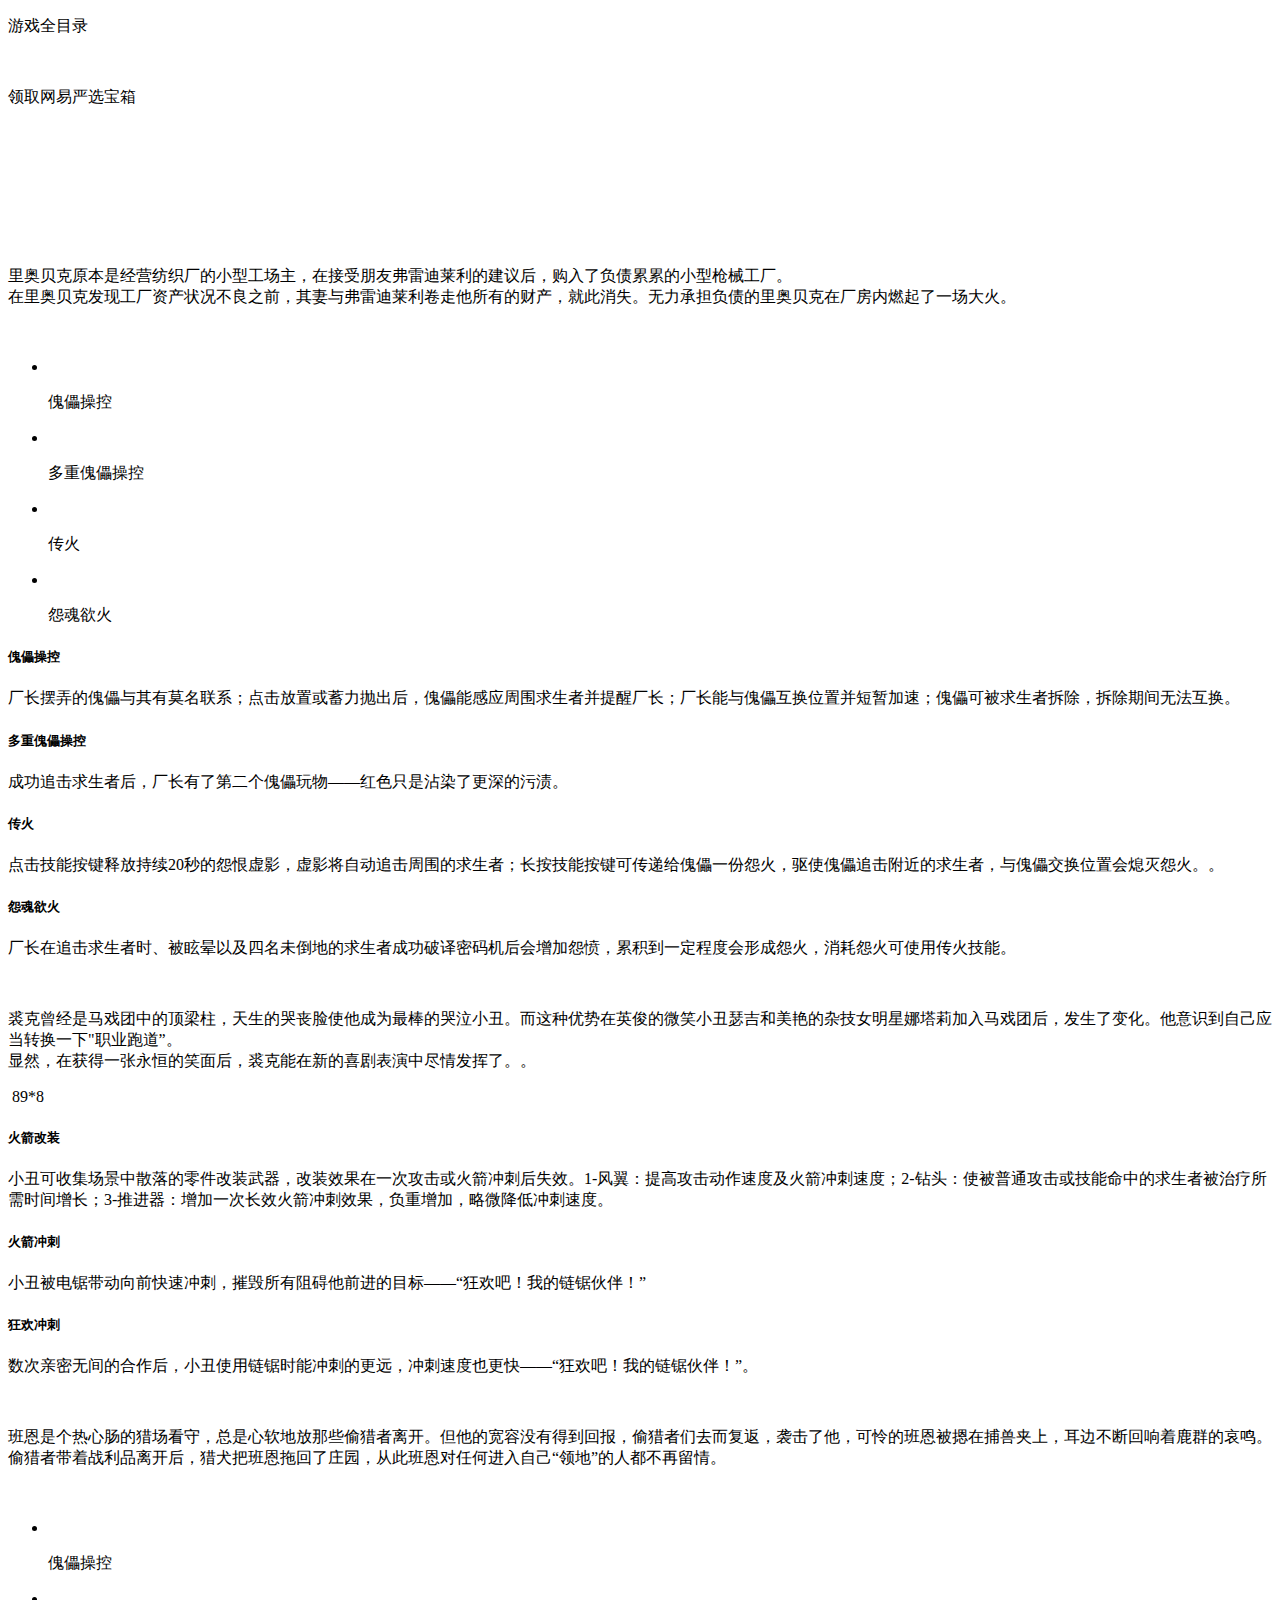
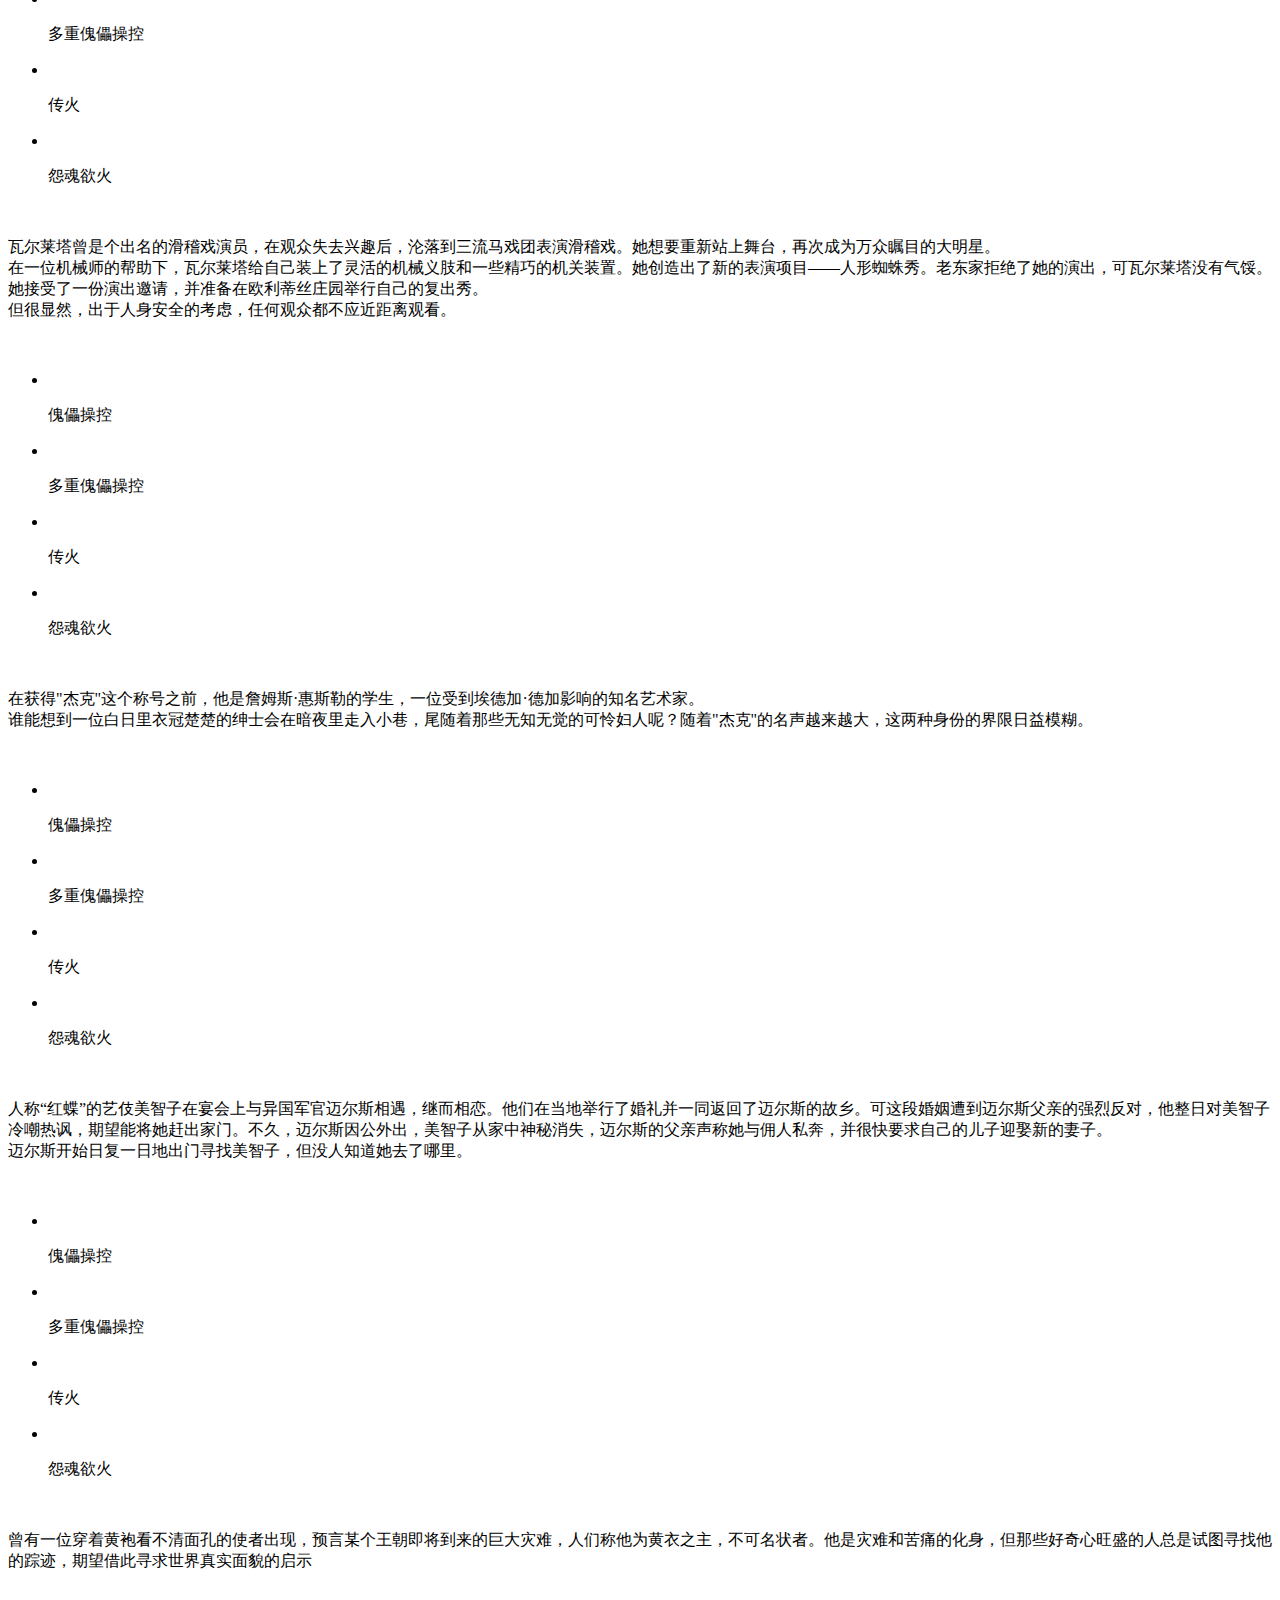
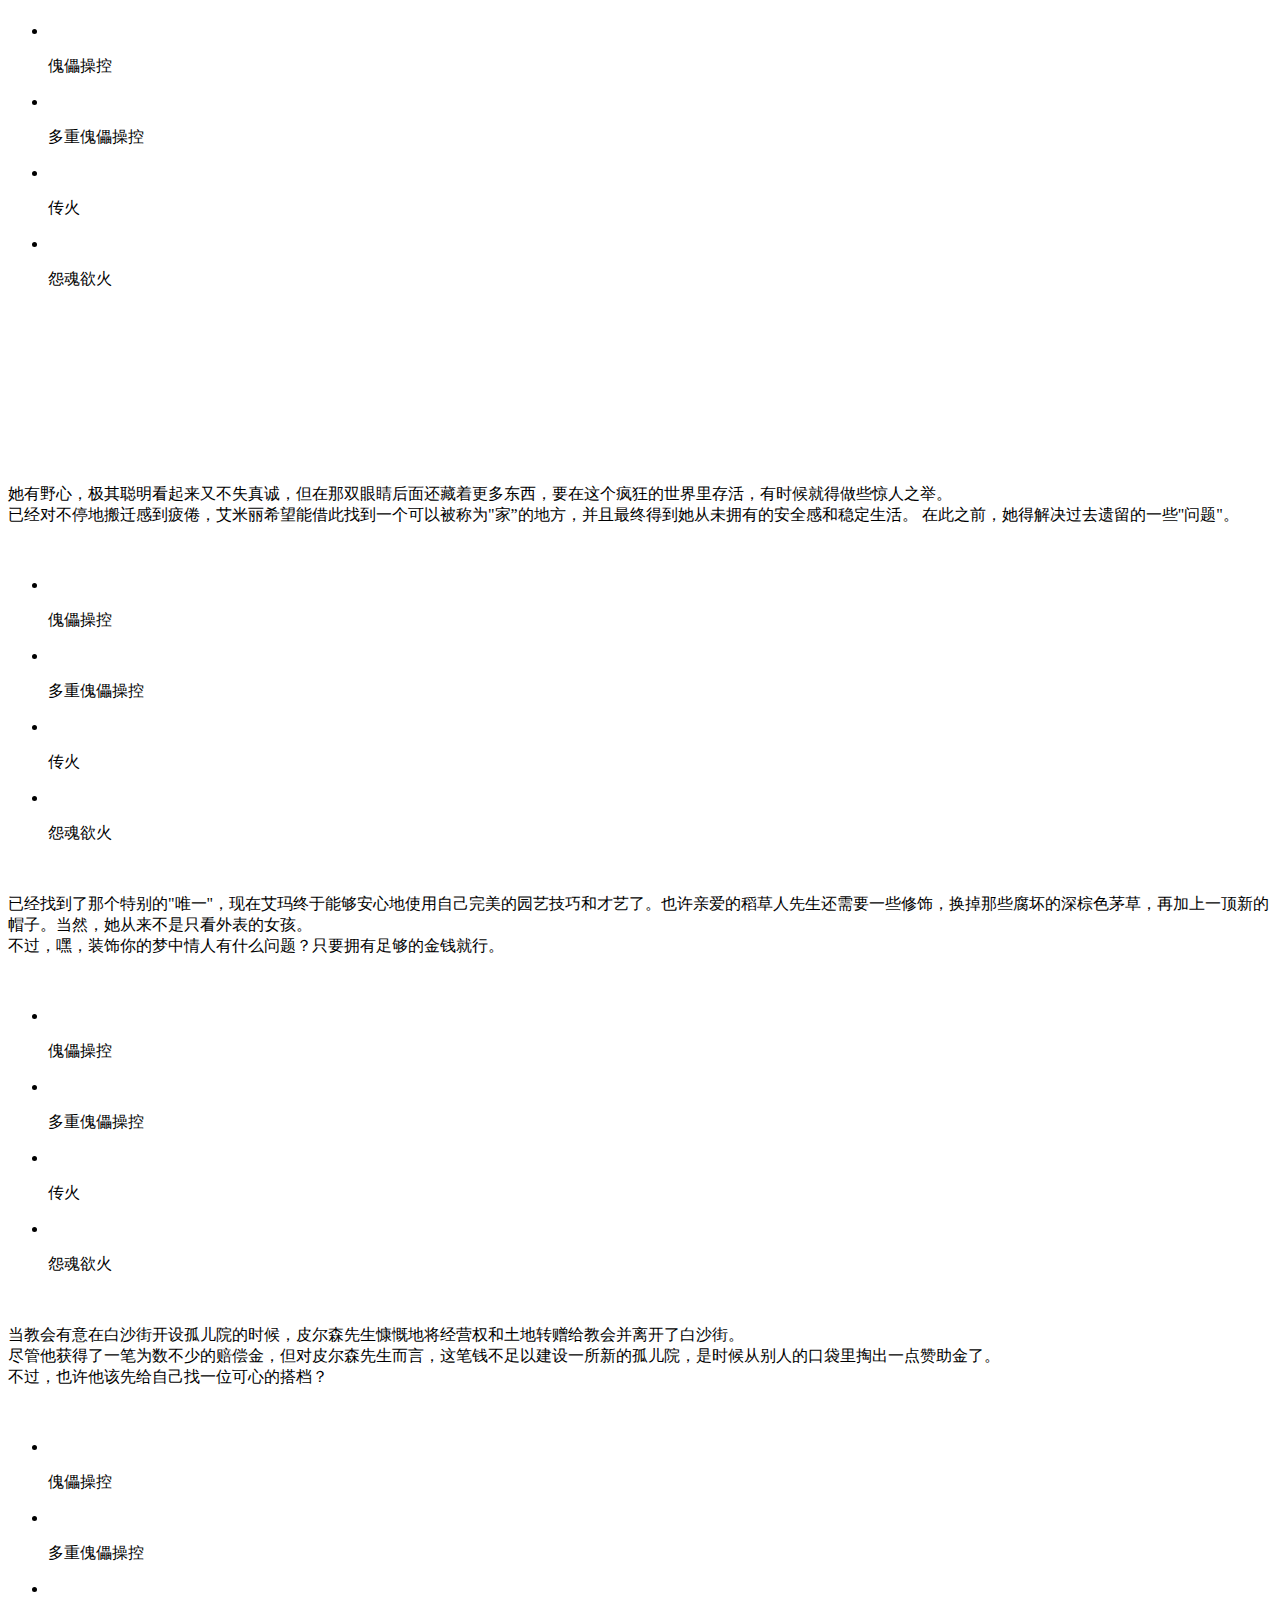
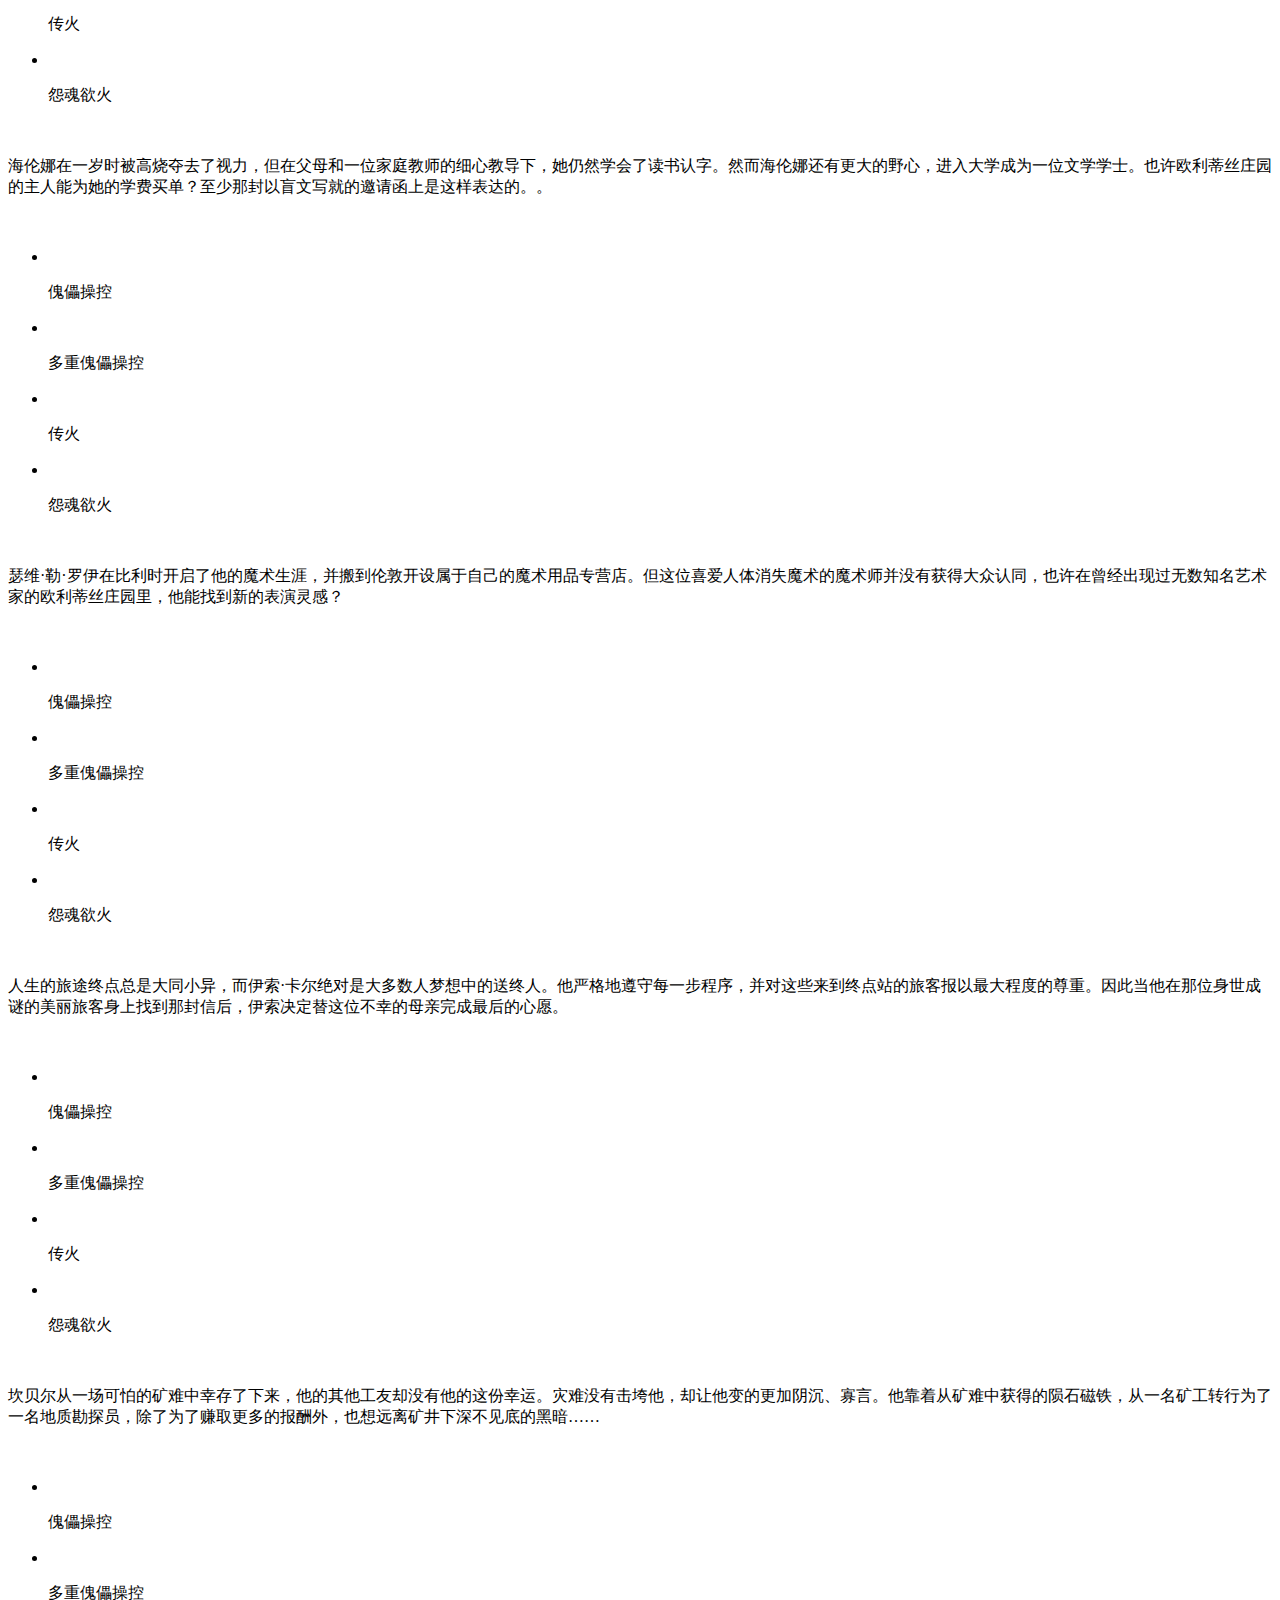
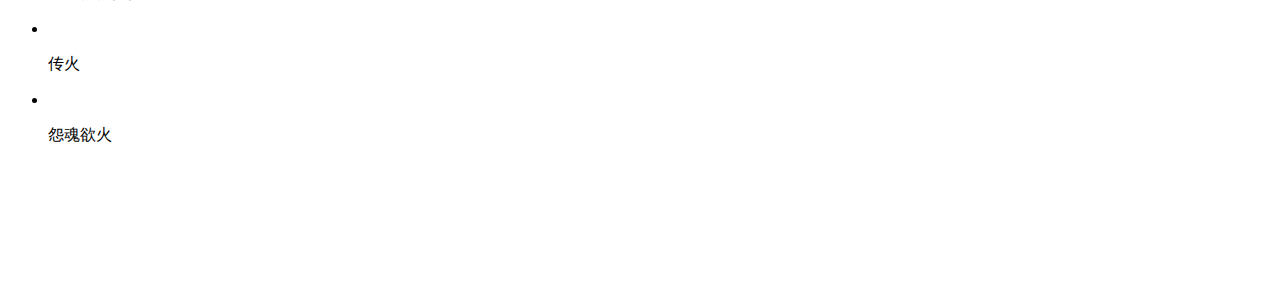
==== renwu.html @ 32b81333 "add" ====
<!DOCTYPE html>
<html lang="en">
<head>
    <meta charset="UTF-8">
    <meta name="viewport" content="width=device-width, initial-scale=1.0">
    <meta http-equiv="X-UA-Compatible" content="ie=edge">
    <title>Document</title>
</head>
<link rel="stylesheet" href="./css/base.css">
<link rel="stylesheet" href="./css/renwu.css">
<body>
    <header>
        <!-- ——————————————————————————————————————————————————头部 -->
    
        <div class="youxi"><p>游戏全目录</p></div>
        <div class="logo"><img src="./img/timg.jpeg" alt=""></div>
        <div class="fuli"><p>领取网易严选宝箱</p></div>
   
    </header>
    <!-- mbody主体 -->
    <div class="mbody">
     <!-- 背景    -->
     <div class="bg"> </div>
    <!-- title -->
    <div class="title">
        <div class="mlogo"><img src="./img/ac85cefc6d0546ff9b53b81ea5ba0b4d.gif" alt=""></div>
        <div class="fanhui"><a href="./index.html"><img src="./img/go_index_10b278e.png" alt=""></a></div>
    </div>
    <!-- 小背景 -->
    <div class="xiaobeijing">
        <img src="./img/content_9765ae3.png" alt="">
    </div>
    <div class="xuanka">
        <div class="boss1 angui">
            <img class="" src="./img/dingzi_9663f99.png" alt="">
        </div>
        <div class="boss2 liangren ">
            <img class="xianxian" src="./img/dingzi_9663f99.png" alt="">
        </div>
    </div>
    <div class="b1 ">
        <div class="boxleft">
           <div class="img1 liang1"> </div>
           <div class="img2 hui2"> </div>
           <div class="img3 hui3"> </div>
           <div class="img4 hui4"> </div>
           <div class="img5 hui5"> </div>
           <div class="img6 hui6"> </div>
           <div class="img7 hui7"> </div>
        </div>
        <div class="main">
                <img class="namebg" src="./img/name_bg_960e47f.png" alt="">
            <div class="a1 xianxian">
                <div class="mName"><img src="./img/gn1.png" alt=""></div>
                <div class="jieshao">
                    <p>
                        里奥贝克原本是经营纺织厂的小型工场主，在接受朋友弗雷迪莱利的建议后，购入了负债累累的小型枪械工厂。<br>
                       在里奥贝克发现工厂资产状况不良之前，其妻与弗雷迪莱利卷走他所有的财产，就此消失。无力承担负债的里奥贝克在厂房内燃起了一场大火。    
                         </p>
                </div>
                <div class="jineng">
                    <img src="./img/nljs_c04c64c.png" alt="">
                </div>
                <div class="jinengimg">
                    <ul>
                        <li><img src="./img/1j1.png" alt=""><p>傀儡操控</p></li>
                        
                        <li><img src="./img/1j2.png" alt=""><p>多重傀儡操控</p></li>
                        
                        <li><img src="./img/1j3.png" alt=""> <p>传火</p></li>
                       
                        <li><img src="./img/1j4.png" alt=""><p>怨魂欲火 </p></li>
                        
                    </ul>
                </div>
                <div class="miaoshu">
                    <div class="m1">
                        <h5>傀儡操控</h5>
                        <p>
                            厂长摆弄的傀儡与其有莫名联系；点击放置或蓄力抛出后，傀儡能感应周围求生者并提醒厂长；厂长能与傀儡互换位置并短暂加速；傀儡可被求生者拆除，拆除期间无法互换。</p>
                        </div> 
                    <div class="m1 m2">
                         <h5>多重傀儡操控</h5>
                        <p>成功追击求生者后，厂长有了第二个傀儡玩物——红色只是沾染了更深的污渍。
                        </p>
                     </div>
                        <div class="m1 m3"><h5>
                            传火</h5>
                        <p>点击技能按键释放持续20秒的怨恨虚影，虚影将自动追击周围的求生者；长按技能按键可传递给傀儡一份怨火，驱使傀儡追击附近的求生者，与傀儡交换位置会熄灭怨火。。
                         </p></div>
                    <div class="m1 m4"><h5>怨魂欲火</h5>
                         <p>
                            厂长在追击求生者时、被眩晕以及四名未倒地的求生者成功破译密码机后会增加怨愤，累积到一定程度会形成怨火，消耗怨火可使用传火技能。
                        </p>
                    </div>    
                </div>
            </div>
            <div class="a2">
                <div class="mName"><img src="./img/gn2.png" alt=""></div>
                <div class="jieshao">
                    <p>
                            裘克曾经是马戏团中的顶梁柱，天生的哭丧脸使他成为最棒的哭泣小丑。而这种优势在英俊的微笑小丑瑟吉和美艳的杂技女明星娜塔莉加入马戏团后，发生了变化。他意识到自己应当转换一下"职业跑道”。<br>
                            显然，在获得一张永恒的笑面后，裘克能在新的喜剧表演中尽情发挥了。。    
                         </p>
                </div>
                <div class="jineng">
                    <img src="./img/nljs_c04c64c.png" alt="">
            89*8
                <div class="miaoshu">
                    <div class="m1">
                        <h5>火箭改装</h5>
                        <p>小丑可收集场景中散落的零件改装武器，改装效果在一次攻击或火箭冲刺后失效。1-风翼：提高攻击动作速度及火箭冲刺速度；2-钻头：使被普通攻击或技能命中的求生者被治疗所需时间增长；3-推进器：增加一次长效火箭冲刺效果，负重增加，略微降低冲刺速度。</p>
                    </div> 
                     <div class="m1 m2">
                         <h5>火箭冲刺</h5>
                        <p>
                            小丑被电锯带动向前快速冲刺，摧毁所有阻碍他前进的目标——“狂欢吧！我的链锯伙伴！”</p>
                    </div>
                    <div class="m1 m3">
                        <h5>狂欢冲刺</h5>
                        <p>
                            数次亲密无间的合作后，小丑使用链锯时能冲刺的更远，冲刺速度也更快——“狂欢吧！我的链锯伙伴！”。</p>
                    </div>
                </div>
            </div>
            <div class="a3">
                <div class="mName"><img src="./img/gn3.png" alt=""></div>
                <div class="jieshao">
                    <p>
                            班恩是个热心肠的猎场看守，总是心软地放那些偷猎者离开。但他的宽容没有得到回报，偷猎者们去而复返，袭击了他，可怜的班恩被摁在捕兽夹上，耳边不断回响着鹿群的哀鸣。
                            <br>偷猎者带着战利品离开后，猎犬把班恩拖回了庄园，从此班恩对任何进入自己“领地”的人都不再留情。    
                         </p>
                </div>
                <div class="jineng">
                    <img src="./img/nljs_c04c64c.png" alt="">
                </div>
                <div class="jinengimg">
                    <ul>
                        <li><img src="./img/1j1.png" alt=""><p>傀儡操控</p></li>
                        
                        <li><img src="./img/1j2.png" alt=""><p>多重傀儡操控</p></li>
                        
                        <li><img src="./img/1j3.png" alt=""> <p>传火</p></li>
                       
                        <li><img src="./img/1j4.png" alt=""><p>怨魂欲火 </p></li>
                        
                    </ul>
                </div>
            </div>
             <div class="a4">
                <div class="mName"><img src="./img/gn4.png" alt=""></div>
                <div class="jieshao">
                    <p>
                            瓦尔莱塔曾是个出名的滑稽戏演员，在观众失去兴趣后，沦落到三流马戏团表演滑稽戏。她想要重新站上舞台，再次成为万众瞩目的大明星。<br>
                            在一位机械师的帮助下，瓦尔莱塔给自己装上了灵活的机械义肢和一些精巧的机关装置。她创造出了新的表演项目——人形蜘蛛秀。老东家拒绝了她的演出，可瓦尔莱塔没有气馁。她接受了一份演出邀请，并准备在欧利蒂丝庄园举行自己的复出秀。<br>
                            但很显然，出于人身安全的考虑，任何观众都不应近距离观看。    
                         </p>
                </div>
                <div class="jineng">
                    <img src="./img/nljs_c04c64c.png" alt="">
                </div>
                <div class="jinengimg">
                    <ul>
                        <li><img src="./img/1j1.png" alt=""><p>傀儡操控</p></li>
                        
                        <li><img src="./img/1j2.png" alt=""><p>多重傀儡操控</p></li>
                        
                        <li><img src="./img/1j3.png" alt=""> <p>传火</p></li>
                       
                        <li><img src="./img/1j4.png" alt=""><p>怨魂欲火 </p></li>
                        
                    </ul>
                </div>
            </div>
             <div class="a5">
                <div class="mName"><img src="./img/gn5.png" alt=""></div>
                <div class="jieshao">
                    <p>
                            在获得"杰克"这个称号之前，他是詹姆斯·惠斯勒的学生，一位受到埃德加·德加影响的知名艺术家。<br>
谁能想到一位白日里衣冠楚楚的绅士会在暗夜里走入小巷，尾随着那些无知无觉的可怜妇人呢？随着"杰克"的名声越来越大，这两种身份的界限日益模糊。   
                         </p>
                </div>
                <div class="jineng">
                    <img src="./img/nljs_c04c64c.png" alt="">
                </div>
                <div class="jinengimg">
                    <ul>
                        <li><img src="./img/1j1.png" alt=""><p>傀儡操控</p></li>
                        
                        <li><img src="./img/1j2.png" alt=""><p>多重傀儡操控</p></li>
                        
                        <li><img src="./img/1j3.png" alt=""> <p>传火</p></li>
                       
                        <li><img src="./img/1j4.png" alt=""><p>怨魂欲火 </p></li>
                        
                    </ul>
                </div>
            </div>
             <div class="a6">
                <div class="mName"><img src="./img/gn6.png" alt=""></div>
                <div class="jieshao">
                    <p>
                            人称“红蝶”的艺伎美智子在宴会上与异国军官迈尔斯相遇，继而相恋。他们在当地举行了婚礼并一同返回了迈尔斯的故乡。可这段婚姻遭到迈尔斯父亲的强烈反对，他整日对美智子冷嘲热讽，期望能将她赶出家门。不久，迈尔斯因公外出，美智子从家中神秘消失，迈尔斯的父亲声称她与佣人私奔，并很快要求自己的儿子迎娶新的妻子。<br>
                            迈尔斯开始日复一日地出门寻找美智子，但没人知道她去了哪里。
                           
                            
                               
                         </p>
                </div>
                <div class="jineng">
                    <img src="./img/nljs_c04c64c.png" alt="">
                </div>
                <div class="jinengimg">
                    <ul>
                        <li><img src="./img/1j1.png" alt=""><p>傀儡操控</p></li>
                        
                        <li><img src="./img/1j2.png" alt=""><p>多重傀儡操控</p></li>
                        
                        <li><img src="./img/1j3.png" alt=""> <p>传火</p></li>
                       
                        <li><img src="./img/1j4.png" alt=""><p>怨魂欲火 </p></li>
                        
                    </ul>
                </div>
            </div>
             <div class="a7">
                <div class="mName"><img src="./img/gn7.png" alt=""></div>
                <div class="jieshao">
                    <p>
                            曾有一位穿着黄袍看不清面孔的使者出现，预言某个王朝即将到来的巨大灾难，人们称他为黄衣之主，不可名状者。他是灾难和苦痛的化身，但那些好奇心旺盛的人总是试图寻找他的踪迹，期望借此寻求世界真实面貌的启示    
                         </p>
                </div>
                <div class="jineng">
                    <img src="./img/nljs_c04c64c.png" alt="">
                </div>
                <div class="jinengimg">
                    <ul>
                        <li><img src="./img/1j1.png" alt=""><p>傀儡操控</p></li>
                        
                        <li><img src="./img/1j2.png" alt=""><p>多重傀儡操控</p></li>
                        
                        <li><img src="./img/1j3.png" alt=""> <p>传火</p></li>
                       
                        <li><img src="./img/1j4.png" alt=""><p>怨魂欲火 </p></li>
                        
                    </ul>
                </div>
            </div>
        </div>
        <div class="boxright">
                <div class="zhanshi1 xianxian">
                        <img src="./img/gl1.png" alt="">
                    </div>
                    <div class="zhanshi2">
                        <img src="./img/g1.png" alt="">
                    </div>
                    <div class="zhanshi3">
                            <img src="./img/g3.png" alt="">
                        </div>
                    <div class="zhanshi4">
                        <img src="./img/g4.png" alt="">
                    </div>
                    <div class="zhanshi5">
                        <img src="./img/g5.png" alt="">
                    </div>
                    <div class="zhanshi6">
                        <img src="./img/g6.png" alt="">
                    </div>
                    <div class="zhanshi7">
                        <img src="./img/g7.png" alt="">
                    </div>
        </div>
        
    </div>
    
    </div>
    <div class="b2 xianxian">
        <div class="boxleft ">
           <div class="img1 liang1"> </div>
           <div class="img2 hui2"> </div>
           <div class="img3 hui3"> </div>
           <div class="img4 hui4"> </div>
           <div class="img5 hui5"> </div>
           <div class="img6 hui6"> </div>
           <div class="img7 hui7"> </div>
        </div>
        <div class="main">
                <img class="namebg" src="./img/name_bg_960e47f.png" alt="">
            <div class="a1 xianxian">
                <div class="mName"><img src="./img/rn1.png" alt=""></div>
                <div class="jieshao">
                    <p>
                        她有野心，极其聪明看起来又不失真诚，但在那双眼睛后面还藏着更多东西，要在这个疯狂的世界里存活，有时候就得做些惊人之举。<br>
已经对不停地搬迁感到疲倦，艾米丽希望能借此找到一个可以被称为"家”的地方，并且最终得到她从未拥有的安全感和稳定生活。
在此之前，她得解决过去遗留的一些"问题"。  
                         </p>
                </div>
                <div class="jineng">
                    <img src="./img/nljs_c04c64c.png" alt="">
                </div>
                <div class="jinengimg">
                    <ul>
                        <li><img src="./img/1j1.png" alt=""><p>傀儡操控</p></li>
                        
                        <li><img src="./img/1j2.png" alt=""><p>多重傀儡操控</p></li>
                        
                        <li><img src="./img/1j3.png" alt=""> <p>传火</p></li>
                       
                        <li><img src="./img/1j4.png" alt=""><p>怨魂欲火 </p></li>
                        
                    </ul>
                </div>
            </div>
            <div class="a2">
                <div class="mName"><img src="./img/rn2.png" alt=""></div>
                <div class="jieshao">
                    <p>
                           

已经找到了那个特别的"唯一"，现在艾玛终于能够安心地使用自己完美的园艺技巧和才艺了。也许亲爱的稻草人先生还需要一些修饰，换掉那些腐坏的深棕色茅草，再加上一顶新的帽子。当然，她从来不是只看外表的女孩。<br> 
不过，嘿，装饰你的梦中情人有什么问题？只要拥有足够的金钱就行。   
                         </p>
                </div>
                <div class="jineng">
                    <img src="./img/nljs_c04c64c.png" alt="">
                </div>
                <div class="jinengimg">
                    <ul>
                        <li><img src="./img/1j1.png" alt=""><p>傀儡操控</p></li>
                        
                        <li><img src="./img/1j2.png" alt=""><p>多重傀儡操控</p></li>
                        
                        <li><img src="./img/1j3.png" alt=""> <p>传火</p></li>
                       
                        <li><img src="./img/1j4.png" alt=""><p>怨魂欲火 </p></li>
                        
                    </ul>
                </div>
            </div>
            <div class="a3">
                <div class="mName"><img src="./img/rn3.png" alt=""></div>
                <div class="jieshao">
                    <p>
                        当教会有意在白沙街开设孤儿院的时候，皮尔森先生慷慨地将经营权和土地转赠给教会并离开了白沙街。<br>
尽管他获得了一笔为数不少的赔偿金，但对皮尔森先生而言，这笔钱不足以建设一所新的孤儿院，是时候从别人的口袋里掏出一点赞助金了。<br>
不过，也许他该先给自己找一位可心的搭档？    
                         </p>
                </div>
                <div class="jineng">
                    <img src="./img/nljs_c04c64c.png" alt="">
                </div>
                <div class="jinengimg">
                    <ul>
                        <li><img src="./img/1j1.png" alt=""><p>傀儡操控</p></li>
                        
                        <li><img src="./img/1j2.png" alt=""><p>多重傀儡操控</p></li>
                        
                        <li><img src="./img/1j3.png" alt=""> <p>传火</p></li>
                       
                        <li><img src="./img/1j4.png" alt=""><p>怨魂欲火 </p></li>
                        
                    </ul>
                </div>
            </div>
             <div class="a4">
                <div class="mName"><img src="./img/rn4.png" alt=""></div>
                <div class="jieshao">
                    <p>
                        海伦娜在一岁时被高烧夺去了视力，但在父母和一位家庭教师的细心教导下，她仍然学会了读书认字。然而海伦娜还有更大的野心，进入大学成为一位文学学士。也许欧利蒂丝庄园的主人能为她的学费买单？至少那封以盲文写就的邀请函上是这样表达的。。    
                         </p>
                </div>
                <div class="jineng">
                    <img src="./img/nljs_c04c64c.png" alt="">
                </div>
                <div class="jinengimg">
                    <ul>
                        <li><img src="./img/1j1.png" alt=""><p>傀儡操控</p></li>
                        
                        <li><img src="./img/1j2.png" alt=""><p>多重傀儡操控</p></li>
                        
                        <li><img src="./img/1j3.png" alt=""> <p>传火</p></li>
                       
                        <li><img src="./img/1j4.png" alt=""><p>怨魂欲火 </p></li>
                        
                    </ul>
                </div>
            </div>
             <div class="a5">
                <div class="mName"><img src="./img/rn5.png" alt=""></div>
                <div class="jieshao">
                    <p>
                        瑟维·勒·罗伊在比利时开启了他的魔术生涯，并搬到伦敦开设属于自己的魔术用品专营店。但这位喜爱人体消失魔术的魔术师并没有获得大众认同，也许在曾经出现过无数知名艺术家的欧利蒂丝庄园里，他能找到新的表演灵感？  
                         </p>
                </div>
                <div class="jineng">
                    <img src="./img/nljs_c04c64c.png" alt="">
                </div>
                <div class="jinengimg">
                    <ul>
                        <li><img src="./img/1j1.png" alt=""><p>傀儡操控</p></li>
                        
                        <li><img src="./img/1j2.png" alt=""><p>多重傀儡操控</p></li>
                        
                        <li><img src="./img/1j3.png" alt=""> <p>传火</p></li>
                       
                        <li><img src="./img/1j4.png" alt=""><p>怨魂欲火 </p></li>
                        
                    </ul>
                </div>
            </div>
             <div class="a6">
                <div class="mName"><img src="./img/rn6.png" alt=""></div>
                <div class="jieshao">
                    <p>
                        人生的旅途终点总是大同小异，而伊索·卡尔绝对是大多数人梦想中的送终人。他严格地遵守每一步程序，并对这些来到终点站的旅客报以最大程度的尊重。因此当他在那位身世成谜的美丽旅客身上找到那封信后，伊索决定替这位不幸的母亲完成最后的心愿。
                            
                               
                         </p>
                </div>
                <div class="jineng">
                    <img src="./img/nljs_c04c64c.png" alt="">
                </div>
                <div class="jinengimg">
                    <ul>
                        <li><img src="./img/1j1.png" alt=""><p>傀儡操控</p></li>
                        
                        <li><img src="./img/1j2.png" alt=""><p>多重傀儡操控</p></li>
                        
                        <li><img src="./img/1j3.png" alt=""> <p>传火</p></li>
                       
                        <li><img src="./img/1j4.png" alt=""><p>怨魂欲火 </p></li>
                        
                    </ul>
                </div>
            </div>
             <div class="a7">
                <div class="mName"><img src="./img/rn7.png" alt=""></div>
                <div class="jieshao">
                    <p>
                        坎贝尔从一场可怕的矿难中幸存了下来，他的其他工友却没有他的这份幸运。灾难没有击垮他，却让他变的更加阴沉、寡言。他靠着从矿难中获得的陨石磁铁，从一名矿工转行为了一名地质勘探员，除了为了赚取更多的报酬外，也想远离矿井下深不见底的黑暗……    
                         </p>
                </div>
                <div class="jineng">
                    <img src="./img/nljs_c04c64c.png" alt="">
                </div>
                <div class="jinengimg">
                    <ul>
                        <li><img src="./img/1j1.png" alt=""><p>傀儡操控</p></li>
                        
                        <li><img src="./img/1j2.png" alt=""><p>多重傀儡操控</p></li>
                        
                        <li><img src="./img/1j3.png" alt=""> <p>传火</p></li>
                       
                        <li><img src="./img/1j4.png" alt=""><p>怨魂欲火 </p></li>
                        
                    </ul>
                </div>
            </div>
        </div>
        <div class="boxright">
                <div class="zhanshi1 xianxian">
                        <img src="./img/r1.png" alt="">
                    </div>
                    <div class="zhanshi2">
                        <img src="./img/r2.png" alt="">
                    </div>
                    <div class="zhanshi3">
                            <img src="./img/r3.png" alt="">
                        </div>
                    <div class="zhanshi4">
                        <img src="./img/r4.png" alt="">
                    </div>
                    <div class="zhanshi5">
                        <img src="./img/r5.png" alt="">
                    </div>
                    <div class="zhanshi6">
                        <img src="./img/r6.png" alt="">
                    </div>
                    <div class="zhanshi7">
                        <img src="./img/r7.png" alt="">
                    </div>
        </div>
        
    </div>
    </div>



    <script src="./js/jquery-1.12.4.js"></script>
    <script src="./js/renwu.js"></script>
</body>
</html>
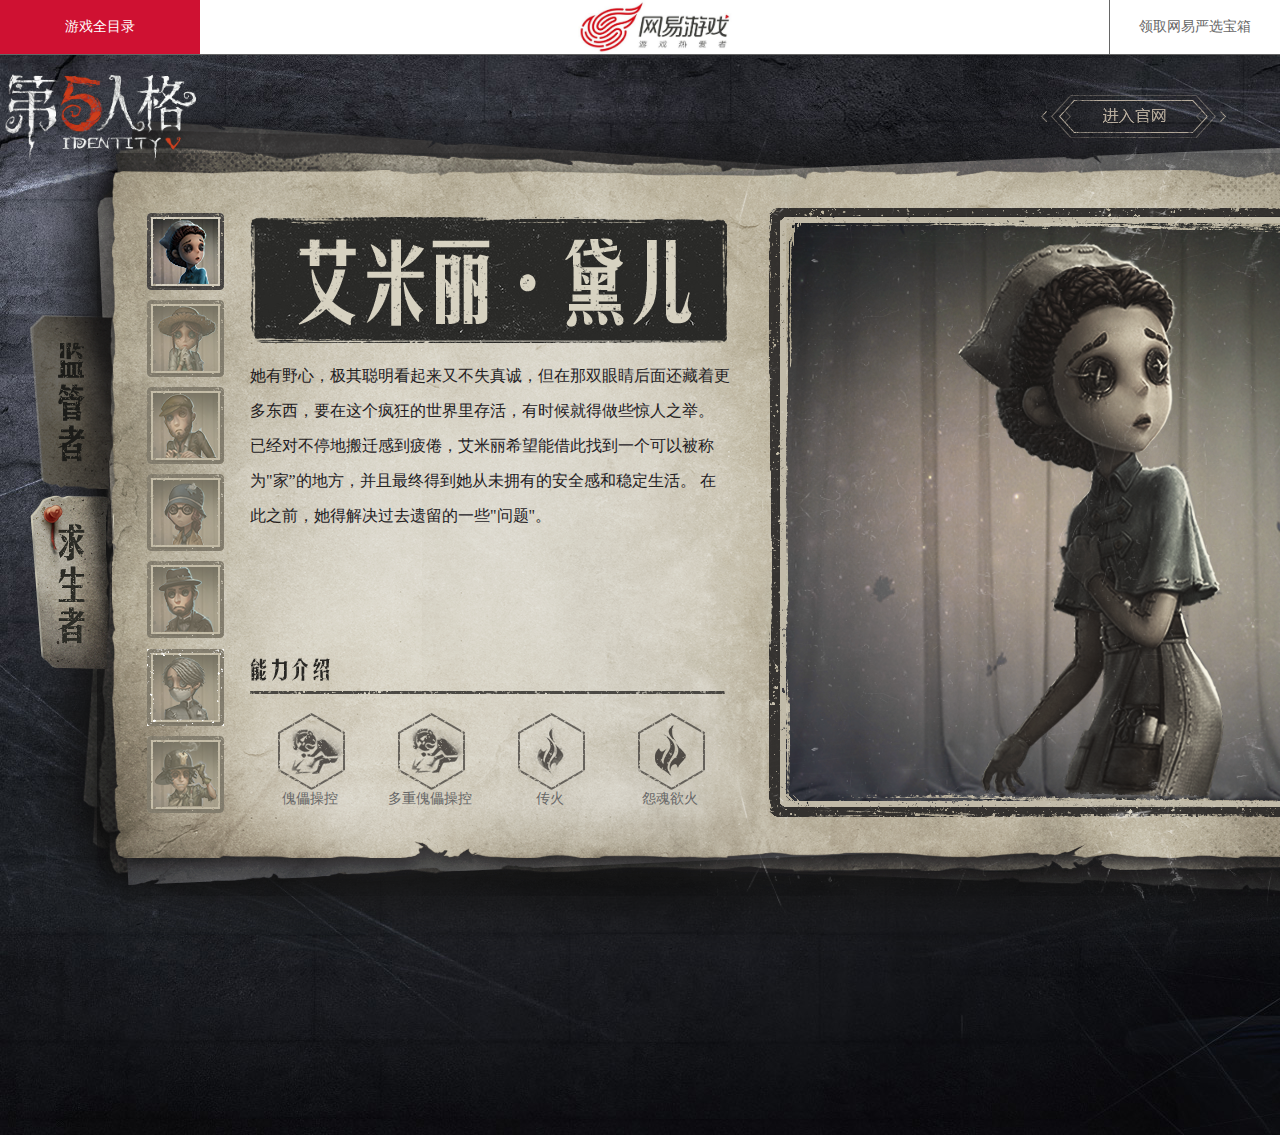
==== commit 251946ee: "第二次" ====
--- a/renwu.html
+++ b/renwu.html
@@ -1,492 +1,492 @@
-<!DOCTYPE html>
-<html lang="en">
-<head>
-    <meta charset="UTF-8">
-    <meta name="viewport" content="width=device-width, initial-scale=1.0">
-    <meta http-equiv="X-UA-Compatible" content="ie=edge">
-    <title>Document</title>
-</head>
-<link rel="stylesheet" href="./css/base.css">
-<link rel="stylesheet" href="./css/renwu.css">
-<body>
-    <header>
-        <!-- ——————————————————————————————————————————————————头部 -->
-    
-        <div class="youxi"><p>游戏全目录</p></div>
-        <div class="logo"><img src="./img/timg.jpeg" alt=""></div>
-        <div class="fuli"><p>领取网易严选宝箱</p></div>
-   
-    </header>
-    <!-- mbody主体 -->
-    <div class="mbody">
-     <!-- 背景    -->
-     <div class="bg"> </div>
-    <!-- title -->
-    <div class="title">
-        <div class="mlogo"><img src="./img/ac85cefc6d0546ff9b53b81ea5ba0b4d.gif" alt=""></div>
-        <div class="fanhui"><a href="./index.html"><img src="./img/go_index_10b278e.png" alt=""></a></div>
-    </div>
-    <!-- 小背景 -->
-    <div class="xiaobeijing">
-        <img src="./img/content_9765ae3.png" alt="">
-    </div>
-    <div class="xuanka">
-        <div class="boss1 angui">
-            <img class="" src="./img/dingzi_9663f99.png" alt="">
-        </div>
-        <div class="boss2 liangren ">
-            <img class="xianxian" src="./img/dingzi_9663f99.png" alt="">
-        </div>
-    </div>
-    <div class="b1 ">
-        <div class="boxleft">
-           <div class="img1 liang1"> </div>
-           <div class="img2 hui2"> </div>
-           <div class="img3 hui3"> </div>
-           <div class="img4 hui4"> </div>
-           <div class="img5 hui5"> </div>
-           <div class="img6 hui6"> </div>
-           <div class="img7 hui7"> </div>
-        </div>
-        <div class="main">
-                <img class="namebg" src="./img/name_bg_960e47f.png" alt="">
-            <div class="a1 xianxian">
-                <div class="mName"><img src="./img/gn1.png" alt=""></div>
-                <div class="jieshao">
-                    <p>
-                        里奥贝克原本是经营纺织厂的小型工场主，在接受朋友弗雷迪莱利的建议后，购入了负债累累的小型枪械工厂。<br>
-                       在里奥贝克发现工厂资产状况不良之前，其妻与弗雷迪莱利卷走他所有的财产，就此消失。无力承担负债的里奥贝克在厂房内燃起了一场大火。    
-                         </p>
-                </div>
-                <div class="jineng">
-                    <img src="./img/nljs_c04c64c.png" alt="">
-                </div>
-                <div class="jinengimg">
-                    <ul>
-                        <li><img src="./img/1j1.png" alt=""><p>傀儡操控</p></li>
-                        
-                        <li><img src="./img/1j2.png" alt=""><p>多重傀儡操控</p></li>
-                        
-                        <li><img src="./img/1j3.png" alt=""> <p>传火</p></li>
-                       
-                        <li><img src="./img/1j4.png" alt=""><p>怨魂欲火 </p></li>
-                        
-                    </ul>
-                </div>
-                <div class="miaoshu">
-                    <div class="m1">
-                        <h5>傀儡操控</h5>
-                        <p>
-                            厂长摆弄的傀儡与其有莫名联系；点击放置或蓄力抛出后，傀儡能感应周围求生者并提醒厂长；厂长能与傀儡互换位置并短暂加速；傀儡可被求生者拆除，拆除期间无法互换。</p>
-                        </div> 
-                    <div class="m1 m2">
-                         <h5>多重傀儡操控</h5>
-                        <p>成功追击求生者后，厂长有了第二个傀儡玩物——红色只是沾染了更深的污渍。
-                        </p>
-                     </div>
-                        <div class="m1 m3"><h5>
-                            传火</h5>
-                        <p>点击技能按键释放持续20秒的怨恨虚影，虚影将自动追击周围的求生者；长按技能按键可传递给傀儡一份怨火，驱使傀儡追击附近的求生者，与傀儡交换位置会熄灭怨火。。
-                         </p></div>
-                    <div class="m1 m4"><h5>怨魂欲火</h5>
-                         <p>
-                            厂长在追击求生者时、被眩晕以及四名未倒地的求生者成功破译密码机后会增加怨愤，累积到一定程度会形成怨火，消耗怨火可使用传火技能。
-                        </p>
-                    </div>    
-                </div>
-            </div>
-            <div class="a2">
-                <div class="mName"><img src="./img/gn2.png" alt=""></div>
-                <div class="jieshao">
-                    <p>
-                            裘克曾经是马戏团中的顶梁柱，天生的哭丧脸使他成为最棒的哭泣小丑。而这种优势在英俊的微笑小丑瑟吉和美艳的杂技女明星娜塔莉加入马戏团后，发生了变化。他意识到自己应当转换一下"职业跑道”。<br>
-                            显然，在获得一张永恒的笑面后，裘克能在新的喜剧表演中尽情发挥了。。    
-                         </p>
-                </div>
-                <div class="jineng">
-                    <img src="./img/nljs_c04c64c.png" alt="">
-            89*8
-                <div class="miaoshu">
-                    <div class="m1">
-                        <h5>火箭改装</h5>
-                        <p>小丑可收集场景中散落的零件改装武器，改装效果在一次攻击或火箭冲刺后失效。1-风翼：提高攻击动作速度及火箭冲刺速度；2-钻头：使被普通攻击或技能命中的求生者被治疗所需时间增长；3-推进器：增加一次长效火箭冲刺效果，负重增加，略微降低冲刺速度。</p>
-                    </div> 
-                     <div class="m1 m2">
-                         <h5>火箭冲刺</h5>
-                        <p>
-                            小丑被电锯带动向前快速冲刺，摧毁所有阻碍他前进的目标——“狂欢吧！我的链锯伙伴！”</p>
-                    </div>
-                    <div class="m1 m3">
-                        <h5>狂欢冲刺</h5>
-                        <p>
-                            数次亲密无间的合作后，小丑使用链锯时能冲刺的更远，冲刺速度也更快——“狂欢吧！我的链锯伙伴！”。</p>
-                    </div>
-                </div>
-            </div>
-            <div class="a3">
-                <div class="mName"><img src="./img/gn3.png" alt=""></div>
-                <div class="jieshao">
-                    <p>
-                            班恩是个热心肠的猎场看守，总是心软地放那些偷猎者离开。但他的宽容没有得到回报，偷猎者们去而复返，袭击了他，可怜的班恩被摁在捕兽夹上，耳边不断回响着鹿群的哀鸣。
-                            <br>偷猎者带着战利品离开后，猎犬把班恩拖回了庄园，从此班恩对任何进入自己“领地”的人都不再留情。    
-                         </p>
-                </div>
-                <div class="jineng">
-                    <img src="./img/nljs_c04c64c.png" alt="">
-                </div>
-                <div class="jinengimg">
-                    <ul>
-                        <li><img src="./img/1j1.png" alt=""><p>傀儡操控</p></li>
-                        
-                        <li><img src="./img/1j2.png" alt=""><p>多重傀儡操控</p></li>
-                        
-                        <li><img src="./img/1j3.png" alt=""> <p>传火</p></li>
-                       
-                        <li><img src="./img/1j4.png" alt=""><p>怨魂欲火 </p></li>
-                        
-                    </ul>
-                </div>
-            </div>
-             <div class="a4">
-                <div class="mName"><img src="./img/gn4.png" alt=""></div>
-                <div class="jieshao">
-                    <p>
-                            瓦尔莱塔曾是个出名的滑稽戏演员，在观众失去兴趣后，沦落到三流马戏团表演滑稽戏。她想要重新站上舞台，再次成为万众瞩目的大明星。<br>
-                            在一位机械师的帮助下，瓦尔莱塔给自己装上了灵活的机械义肢和一些精巧的机关装置。她创造出了新的表演项目——人形蜘蛛秀。老东家拒绝了她的演出，可瓦尔莱塔没有气馁。她接受了一份演出邀请，并准备在欧利蒂丝庄园举行自己的复出秀。<br>
-                            但很显然，出于人身安全的考虑，任何观众都不应近距离观看。    
-                         </p>
-                </div>
-                <div class="jineng">
-                    <img src="./img/nljs_c04c64c.png" alt="">
-                </div>
-                <div class="jinengimg">
-                    <ul>
-                        <li><img src="./img/1j1.png" alt=""><p>傀儡操控</p></li>
-                        
-                        <li><img src="./img/1j2.png" alt=""><p>多重傀儡操控</p></li>
-                        
-                        <li><img src="./img/1j3.png" alt=""> <p>传火</p></li>
-                       
-                        <li><img src="./img/1j4.png" alt=""><p>怨魂欲火 </p></li>
-                        
-                    </ul>
-                </div>
-            </div>
-             <div class="a5">
-                <div class="mName"><img src="./img/gn5.png" alt=""></div>
-                <div class="jieshao">
-                    <p>
-                            在获得"杰克"这个称号之前，他是詹姆斯·惠斯勒的学生，一位受到埃德加·德加影响的知名艺术家。<br>
-谁能想到一位白日里衣冠楚楚的绅士会在暗夜里走入小巷，尾随着那些无知无觉的可怜妇人呢？随着"杰克"的名声越来越大，这两种身份的界限日益模糊。   
-                         </p>
-                </div>
-                <div class="jineng">
-                    <img src="./img/nljs_c04c64c.png" alt="">
-                </div>
-                <div class="jinengimg">
-                    <ul>
-                        <li><img src="./img/1j1.png" alt=""><p>傀儡操控</p></li>
-                        
-                        <li><img src="./img/1j2.png" alt=""><p>多重傀儡操控</p></li>
-                        
-                        <li><img src="./img/1j3.png" alt=""> <p>传火</p></li>
-                       
-                        <li><img src="./img/1j4.png" alt=""><p>怨魂欲火 </p></li>
-                        
-                    </ul>
-                </div>
-            </div>
-             <div class="a6">
-                <div class="mName"><img src="./img/gn6.png" alt=""></div>
-                <div class="jieshao">
-                    <p>
-                            人称“红蝶”的艺伎美智子在宴会上与异国军官迈尔斯相遇，继而相恋。他们在当地举行了婚礼并一同返回了迈尔斯的故乡。可这段婚姻遭到迈尔斯父亲的强烈反对，他整日对美智子冷嘲热讽，期望能将她赶出家门。不久，迈尔斯因公外出，美智子从家中神秘消失，迈尔斯的父亲声称她与佣人私奔，并很快要求自己的儿子迎娶新的妻子。<br>
-                            迈尔斯开始日复一日地出门寻找美智子，但没人知道她去了哪里。
-                           
-                            
-                               
-                         </p>
-                </div>
-                <div class="jineng">
-                    <img src="./img/nljs_c04c64c.png" alt="">
-                </div>
-                <div class="jinengimg">
-                    <ul>
-                        <li><img src="./img/1j1.png" alt=""><p>傀儡操控</p></li>
-                        
-                        <li><img src="./img/1j2.png" alt=""><p>多重傀儡操控</p></li>
-                        
-                        <li><img src="./img/1j3.png" alt=""> <p>传火</p></li>
-                       
-                        <li><img src="./img/1j4.png" alt=""><p>怨魂欲火 </p></li>
-                        
-                    </ul>
-                </div>
-            </div>
-             <div class="a7">
-                <div class="mName"><img src="./img/gn7.png" alt=""></div>
-                <div class="jieshao">
-                    <p>
-                            曾有一位穿着黄袍看不清面孔的使者出现，预言某个王朝即将到来的巨大灾难，人们称他为黄衣之主，不可名状者。他是灾难和苦痛的化身，但那些好奇心旺盛的人总是试图寻找他的踪迹，期望借此寻求世界真实面貌的启示    
-                         </p>
-                </div>
-                <div class="jineng">
-                    <img src="./img/nljs_c04c64c.png" alt="">
-                </div>
-                <div class="jinengimg">
-                    <ul>
-                        <li><img src="./img/1j1.png" alt=""><p>傀儡操控</p></li>
-                        
-                        <li><img src="./img/1j2.png" alt=""><p>多重傀儡操控</p></li>
-                        
-                        <li><img src="./img/1j3.png" alt=""> <p>传火</p></li>
-                       
-                        <li><img src="./img/1j4.png" alt=""><p>怨魂欲火 </p></li>
-                        
-                    </ul>
-                </div>
-            </div>
-        </div>
-        <div class="boxright">
-                <div class="zhanshi1 xianxian">
-                        <img src="./img/gl1.png" alt="">
-                    </div>
-                    <div class="zhanshi2">
-                        <img src="./img/g1.png" alt="">
-                    </div>
-                    <div class="zhanshi3">
-                            <img src="./img/g3.png" alt="">
-                        </div>
-                    <div class="zhanshi4">
-                        <img src="./img/g4.png" alt="">
-                    </div>
-                    <div class="zhanshi5">
-                        <img src="./img/g5.png" alt="">
-                    </div>
-                    <div class="zhanshi6">
-                        <img src="./img/g6.png" alt="">
-                    </div>
-                    <div class="zhanshi7">
-                        <img src="./img/g7.png" alt="">
-                    </div>
-        </div>
-        
-    </div>
-    
-    </div>
-    <div class="b2 xianxian">
-        <div class="boxleft ">
-           <div class="img1 liang1"> </div>
-           <div class="img2 hui2"> </div>
-           <div class="img3 hui3"> </div>
-           <div class="img4 hui4"> </div>
-           <div class="img5 hui5"> </div>
-           <div class="img6 hui6"> </div>
-           <div class="img7 hui7"> </div>
-        </div>
-        <div class="main">
-                <img class="namebg" src="./img/name_bg_960e47f.png" alt="">
-            <div class="a1 xianxian">
-                <div class="mName"><img src="./img/rn1.png" alt=""></div>
-                <div class="jieshao">
-                    <p>
-                        她有野心，极其聪明看起来又不失真诚，但在那双眼睛后面还藏着更多东西，要在这个疯狂的世界里存活，有时候就得做些惊人之举。<br>
-已经对不停地搬迁感到疲倦，艾米丽希望能借此找到一个可以被称为"家”的地方，并且最终得到她从未拥有的安全感和稳定生活。
-在此之前，她得解决过去遗留的一些"问题"。  
-                         </p>
-                </div>
-                <div class="jineng">
-                    <img src="./img/nljs_c04c64c.png" alt="">
-                </div>
-                <div class="jinengimg">
-                    <ul>
-                        <li><img src="./img/1j1.png" alt=""><p>傀儡操控</p></li>
-                        
-                        <li><img src="./img/1j2.png" alt=""><p>多重傀儡操控</p></li>
-                        
-                        <li><img src="./img/1j3.png" alt=""> <p>传火</p></li>
-                       
-                        <li><img src="./img/1j4.png" alt=""><p>怨魂欲火 </p></li>
-                        
-                    </ul>
-                </div>
-            </div>
-            <div class="a2">
-                <div class="mName"><img src="./img/rn2.png" alt=""></div>
-                <div class="jieshao">
-                    <p>
-                           
-
-已经找到了那个特别的"唯一"，现在艾玛终于能够安心地使用自己完美的园艺技巧和才艺了。也许亲爱的稻草人先生还需要一些修饰，换掉那些腐坏的深棕色茅草，再加上一顶新的帽子。当然，她从来不是只看外表的女孩。<br> 
-不过，嘿，装饰你的梦中情人有什么问题？只要拥有足够的金钱就行。   
-                         </p>
-                </div>
-                <div class="jineng">
-                    <img src="./img/nljs_c04c64c.png" alt="">
-                </div>
-                <div class="jinengimg">
-                    <ul>
-                        <li><img src="./img/1j1.png" alt=""><p>傀儡操控</p></li>
-                        
-                        <li><img src="./img/1j2.png" alt=""><p>多重傀儡操控</p></li>
-                        
-                        <li><img src="./img/1j3.png" alt=""> <p>传火</p></li>
-                       
-                        <li><img src="./img/1j4.png" alt=""><p>怨魂欲火 </p></li>
-                        
-                    </ul>
-                </div>
-            </div>
-            <div class="a3">
-                <div class="mName"><img src="./img/rn3.png" alt=""></div>
-                <div class="jieshao">
-                    <p>
-                        当教会有意在白沙街开设孤儿院的时候，皮尔森先生慷慨地将经营权和土地转赠给教会并离开了白沙街。<br>
-尽管他获得了一笔为数不少的赔偿金，但对皮尔森先生而言，这笔钱不足以建设一所新的孤儿院，是时候从别人的口袋里掏出一点赞助金了。<br>
-不过，也许他该先给自己找一位可心的搭档？    
-                         </p>
-                </div>
-                <div class="jineng">
-                    <img src="./img/nljs_c04c64c.png" alt="">
-                </div>
-                <div class="jinengimg">
-                    <ul>
-                        <li><img src="./img/1j1.png" alt=""><p>傀儡操控</p></li>
-                        
-                        <li><img src="./img/1j2.png" alt=""><p>多重傀儡操控</p></li>
-                        
-                        <li><img src="./img/1j3.png" alt=""> <p>传火</p></li>
-                       
-                        <li><img src="./img/1j4.png" alt=""><p>怨魂欲火 </p></li>
-                        
-                    </ul>
-                </div>
-            </div>
-             <div class="a4">
-                <div class="mName"><img src="./img/rn4.png" alt=""></div>
-                <div class="jieshao">
-                    <p>
-                        海伦娜在一岁时被高烧夺去了视力，但在父母和一位家庭教师的细心教导下，她仍然学会了读书认字。然而海伦娜还有更大的野心，进入大学成为一位文学学士。也许欧利蒂丝庄园的主人能为她的学费买单？至少那封以盲文写就的邀请函上是这样表达的。。    
-                         </p>
-                </div>
-                <div class="jineng">
-                    <img src="./img/nljs_c04c64c.png" alt="">
-                </div>
-                <div class="jinengimg">
-                    <ul>
-                        <li><img src="./img/1j1.png" alt=""><p>傀儡操控</p></li>
-                        
-                        <li><img src="./img/1j2.png" alt=""><p>多重傀儡操控</p></li>
-                        
-                        <li><img src="./img/1j3.png" alt=""> <p>传火</p></li>
-                       
-                        <li><img src="./img/1j4.png" alt=""><p>怨魂欲火 </p></li>
-                        
-                    </ul>
-                </div>
-            </div>
-             <div class="a5">
-                <div class="mName"><img src="./img/rn5.png" alt=""></div>
-                <div class="jieshao">
-                    <p>
-                        瑟维·勒·罗伊在比利时开启了他的魔术生涯，并搬到伦敦开设属于自己的魔术用品专营店。但这位喜爱人体消失魔术的魔术师并没有获得大众认同，也许在曾经出现过无数知名艺术家的欧利蒂丝庄园里，他能找到新的表演灵感？  
-                         </p>
-                </div>
-                <div class="jineng">
-                    <img src="./img/nljs_c04c64c.png" alt="">
-                </div>
-                <div class="jinengimg">
-                    <ul>
-                        <li><img src="./img/1j1.png" alt=""><p>傀儡操控</p></li>
-                        
-                        <li><img src="./img/1j2.png" alt=""><p>多重傀儡操控</p></li>
-                        
-                        <li><img src="./img/1j3.png" alt=""> <p>传火</p></li>
-                       
-                        <li><img src="./img/1j4.png" alt=""><p>怨魂欲火 </p></li>
-                        
-                    </ul>
-                </div>
-            </div>
-             <div class="a6">
-                <div class="mName"><img src="./img/rn6.png" alt=""></div>
-                <div class="jieshao">
-                    <p>
-                        人生的旅途终点总是大同小异，而伊索·卡尔绝对是大多数人梦想中的送终人。他严格地遵守每一步程序，并对这些来到终点站的旅客报以最大程度的尊重。因此当他在那位身世成谜的美丽旅客身上找到那封信后，伊索决定替这位不幸的母亲完成最后的心愿。
-                            
-                               
-                         </p>
-                </div>
-                <div class="jineng">
-                    <img src="./img/nljs_c04c64c.png" alt="">
-                </div>
-                <div class="jinengimg">
-                    <ul>
-                        <li><img src="./img/1j1.png" alt=""><p>傀儡操控</p></li>
-                        
-                        <li><img src="./img/1j2.png" alt=""><p>多重傀儡操控</p></li>
-                        
-                        <li><img src="./img/1j3.png" alt=""> <p>传火</p></li>
-                       
-                        <li><img src="./img/1j4.png" alt=""><p>怨魂欲火 </p></li>
-                        
-                    </ul>
-                </div>
-            </div>
-             <div class="a7">
-                <div class="mName"><img src="./img/rn7.png" alt=""></div>
-                <div class="jieshao">
-                    <p>
-                        坎贝尔从一场可怕的矿难中幸存了下来，他的其他工友却没有他的这份幸运。灾难没有击垮他，却让他变的更加阴沉、寡言。他靠着从矿难中获得的陨石磁铁，从一名矿工转行为了一名地质勘探员，除了为了赚取更多的报酬外，也想远离矿井下深不见底的黑暗……    
-                         </p>
-                </div>
-                <div class="jineng">
-                    <img src="./img/nljs_c04c64c.png" alt="">
-                </div>
-                <div class="jinengimg">
-                    <ul>
-                        <li><img src="./img/1j1.png" alt=""><p>傀儡操控</p></li>
-                        
-                        <li><img src="./img/1j2.png" alt=""><p>多重傀儡操控</p></li>
-                        
-                        <li><img src="./img/1j3.png" alt=""> <p>传火</p></li>
-                       
-                        <li><img src="./img/1j4.png" alt=""><p>怨魂欲火 </p></li>
-                        
-                    </ul>
-                </div>
-            </div>
-        </div>
-        <div class="boxright">
-                <div class="zhanshi1 xianxian">
-                        <img src="./img/r1.png" alt="">
-                    </div>
-                    <div class="zhanshi2">
-                        <img src="./img/r2.png" alt="">
-                    </div>
-                    <div class="zhanshi3">
-                            <img src="./img/r3.png" alt="">
-                        </div>
-                    <div class="zhanshi4">
-                        <img src="./img/r4.png" alt="">
-                    </div>
-                    <div class="zhanshi5">
-                        <img src="./img/r5.png" alt="">
-                    </div>
-                    <div class="zhanshi6">
-                        <img src="./img/r6.png" alt="">
-                    </div>
-                    <div class="zhanshi7">
-                        <img src="./img/r7.png" alt="">
-                    </div>
-        </div>
-        
-    </div>
-    </div>
-
-
-
-    <script src="./js/jquery-1.12.4.js"></script>
-    <script src="./js/renwu.js"></script>
-</body>
+<!DOCTYPE html>
+<html lang="en">
+<head>
+    <meta charset="UTF-8">
+    <meta name="viewport" content="width=device-width, initial-scale=1.0">
+    <meta http-equiv="X-UA-Compatible" content="ie=edge">
+    <title>Document</title>
+</head>
+<link rel="stylesheet" href="./css/base.css">
+<link rel="stylesheet" href="./css/renwu.css">
+<body>
+    <header>
+        <!-- ——————————————————————————————————————————————————头部 -->
+    
+        <div class="youxi"><p>游戏全目录</p></div>
+        <div class="logo"><img src="./img/timg.jpeg" alt=""></div>
+        <div class="fuli"><p>领取网易严选宝箱</p></div>
+   
+    </header>
+    <!-- mbody主体 -->
+    <div class="mbody">
+     <!-- 背景    -->
+     <div class="bg"> </div>
+    <!-- title -->
+    <div class="title">
+        <div class="mlogo"><img src="./img/ac85cefc6d0546ff9b53b81ea5ba0b4d.gif" alt=""></div>
+        <div class="fanhui"><a href="./index.html"><img src="./img/go_index_10b278e.png" alt=""></a></div>
+    </div>
+    <!-- 小背景 -->
+    <div class="xiaobeijing">
+        <img src="./img/content_9765ae3.png" alt="">
+    </div>
+    <div class="xuanka">
+        <div class="boss1 angui">
+            <img class="" src="./img/dingzi_9663f99.png" alt="">
+        </div>
+        <div class="boss2 liangren ">
+            <img class="xianxian" src="./img/dingzi_9663f99.png" alt="">
+        </div>
+    </div>
+    <div class="b1 ">
+        <div class="boxleft">
+           <div class="img1 liang1"> </div>
+           <div class="img2 hui2"> </div>
+           <div class="img3 hui3"> </div>
+           <div class="img4 hui4"> </div>
+           <div class="img5 hui5"> </div>
+           <div class="img6 hui6"> </div>
+           <div class="img7 hui7"> </div>
+        </div>
+        <div class="main">
+                <img class="namebg" src="./img/name_bg_960e47f.png" alt="">
+            <div class="a1 xianxian">
+                <div class="mName"><img src="./img/gn1.png" alt=""></div>
+                <div class="jieshao">
+                    <p>
+                        里奥贝克原本是经营纺织厂的小型工场主，在接受朋友弗雷迪莱利的建议后，购入了负债累累的小型枪械工厂。<br>
+                       在里奥贝克发现工厂资产状况不良之前，其妻与弗雷迪莱利卷走他所有的财产，就此消失。无力承担负债的里奥贝克在厂房内燃起了一场大火。    
+                         </p>
+                </div>
+                <div class="jineng">
+                    <img src="./img/nljs_c04c64c.png" alt="">
+                </div>
+                <div class="jinengimg">
+                    <ul>
+                        <li><img src="./img/1j1.png" alt=""><p>傀儡操控</p></li>
+                        
+                        <li><img src="./img/1j2.png" alt=""><p>多重傀儡操控</p></li>
+                        
+                        <li><img src="./img/1j3.png" alt=""> <p>传火</p></li>
+                       
+                        <li><img src="./img/1j4.png" alt=""><p>怨魂欲火 </p></li>
+                        
+                    </ul>
+                </div>
+                <div class="miaoshu">
+                    <div class="m1">
+                        <h5>傀儡操控</h5>
+                        <p>
+                            厂长摆弄的傀儡与其有莫名联系；点击放置或蓄力抛出后，傀儡能感应周围求生者并提醒厂长；厂长能与傀儡互换位置并短暂加速；傀儡可被求生者拆除，拆除期间无法互换。</p>
+                        </div> 
+                    <div class="m1 m2">
+                         <h5>多重傀儡操控</h5>
+                        <p>成功追击求生者后，厂长有了第二个傀儡玩物——红色只是沾染了更深的污渍。
+                        </p>
+                     </div>
+                        <div class="m1 m3"><h5>
+                            传火</h5>
+                        <p>点击技能按键释放持续20秒的怨恨虚影，虚影将自动追击周围的求生者；长按技能按键可传递给傀儡一份怨火，驱使傀儡追击附近的求生者，与傀儡交换位置会熄灭怨火。。
+                         </p></div>
+                    <div class="m1 m4"><h5>怨魂欲火</h5>
+                         <p>
+                            厂长在追击求生者时、被眩晕以及四名未倒地的求生者成功破译密码机后会增加怨愤，累积到一定程度会形成怨火，消耗怨火可使用传火技能。
+                        </p>
+                    </div>    
+                </div>
+            </div>
+            <div class="a2">
+                <div class="mName"><img src="./img/gn2.png" alt=""></div>
+                <div class="jieshao">
+                    <p>
+                            裘克曾经是马戏团中的顶梁柱，天生的哭丧脸使他成为最棒的哭泣小丑。而这种优势在英俊的微笑小丑瑟吉和美艳的杂技女明星娜塔莉加入马戏团后，发生了变化。他意识到自己应当转换一下"职业跑道”。<br>
+                            显然，在获得一张永恒的笑面后，裘克能在新的喜剧表演中尽情发挥了。。    
+                         </p>
+                </div>
+                <div class="jineng">
+                    <img src="./img/nljs_c04c64c.png" alt="">
+            89*8
+                <div class="miaoshu">
+                    <div class="m1">
+                        <h5>火箭改装</h5>
+                        <p>小丑可收集场景中散落的零件改装武器，改装效果在一次攻击或火箭冲刺后失效。1-风翼：提高攻击动作速度及火箭冲刺速度；2-钻头：使被普通攻击或技能命中的求生者被治疗所需时间增长；3-推进器：增加一次长效火箭冲刺效果，负重增加，略微降低冲刺速度。</p>
+                    </div> 
+                     <div class="m1 m2">
+                         <h5>火箭冲刺</h5>
+                        <p>
+                            小丑被电锯带动向前快速冲刺，摧毁所有阻碍他前进的目标——“狂欢吧！我的链锯伙伴！”</p>
+                    </div>
+                    <div class="m1 m3">
+                        <h5>狂欢冲刺</h5>
+                        <p>
+                            数次亲密无间的合作后，小丑使用链锯时能冲刺的更远，冲刺速度也更快——“狂欢吧！我的链锯伙伴！”。</p>
+                    </div>
+                </div>
+            </div>
+            <div class="a3">
+                <div class="mName"><img src="./img/gn3.png" alt=""></div>
+                <div class="jieshao">
+                    <p>
+                            班恩是个热心肠的猎场看守，总是心软地放那些偷猎者离开。但他的宽容没有得到回报，偷猎者们去而复返，袭击了他，可怜的班恩被摁在捕兽夹上，耳边不断回响着鹿群的哀鸣。
+                            <br>偷猎者带着战利品离开后，猎犬把班恩拖回了庄园，从此班恩对任何进入自己“领地”的人都不再留情。    
+                         </p>
+                </div>
+                <div class="jineng">
+                    <img src="./img/nljs_c04c64c.png" alt="">
+                </div>
+                <div class="jinengimg">
+                    <ul>
+                        <li><img src="./img/1j1.png" alt=""><p>傀儡操控</p></li>
+                        
+                        <li><img src="./img/1j2.png" alt=""><p>多重傀儡操控</p></li>
+                        
+                        <li><img src="./img/1j3.png" alt=""> <p>传火</p></li>
+                       
+                        <li><img src="./img/1j4.png" alt=""><p>怨魂欲火 </p></li>
+                        
+                    </ul>
+                </div>
+            </div>
+             <div class="a4">
+                <div class="mName"><img src="./img/gn4.png" alt=""></div>
+                <div class="jieshao">
+                    <p>
+                            瓦尔莱塔曾是个出名的滑稽戏演员，在观众失去兴趣后，沦落到三流马戏团表演滑稽戏。她想要重新站上舞台，再次成为万众瞩目的大明星。<br>
+                            在一位机械师的帮助下，瓦尔莱塔给自己装上了灵活的机械义肢和一些精巧的机关装置。她创造出了新的表演项目——人形蜘蛛秀。老东家拒绝了她的演出，可瓦尔莱塔没有气馁。她接受了一份演出邀请，并准备在欧利蒂丝庄园举行自己的复出秀。<br>
+                            但很显然，出于人身安全的考虑，任何观众都不应近距离观看。    
+                         </p>
+                </div>
+                <div class="jineng">
+                    <img src="./img/nljs_c04c64c.png" alt="">
+                </div>
+                <div class="jinengimg">
+                    <ul>
+                        <li><img src="./img/1j1.png" alt=""><p>傀儡操控</p></li>
+                        
+                        <li><img src="./img/1j2.png" alt=""><p>多重傀儡操控</p></li>
+                        
+                        <li><img src="./img/1j3.png" alt=""> <p>传火</p></li>
+                       
+                        <li><img src="./img/1j4.png" alt=""><p>怨魂欲火 </p></li>
+                        
+                    </ul>
+                </div>
+            </div>
+             <div class="a5">
+                <div class="mName"><img src="./img/gn5.png" alt=""></div>
+                <div class="jieshao">
+                    <p>
+                            在获得"杰克"这个称号之前，他是詹姆斯·惠斯勒的学生，一位受到埃德加·德加影响的知名艺术家。<br>
+谁能想到一位白日里衣冠楚楚的绅士会在暗夜里走入小巷，尾随着那些无知无觉的可怜妇人呢？随着"杰克"的名声越来越大，这两种身份的界限日益模糊。   
+                         </p>
+                </div>
+                <div class="jineng">
+                    <img src="./img/nljs_c04c64c.png" alt="">
+                </div>
+                <div class="jinengimg">
+                    <ul>
+                        <li><img src="./img/1j1.png" alt=""><p>傀儡操控</p></li>
+                        
+                        <li><img src="./img/1j2.png" alt=""><p>多重傀儡操控</p></li>
+                        
+                        <li><img src="./img/1j3.png" alt=""> <p>传火</p></li>
+                       
+                        <li><img src="./img/1j4.png" alt=""><p>怨魂欲火 </p></li>
+                        
+                    </ul>
+                </div>
+            </div>
+             <div class="a6">
+                <div class="mName"><img src="./img/gn6.png" alt=""></div>
+                <div class="jieshao">
+                    <p>
+                            人称“红蝶”的艺伎美智子在宴会上与异国军官迈尔斯相遇，继而相恋。他们在当地举行了婚礼并一同返回了迈尔斯的故乡。可这段婚姻遭到迈尔斯父亲的强烈反对，他整日对美智子冷嘲热讽，期望能将她赶出家门。不久，迈尔斯因公外出，美智子从家中神秘消失，迈尔斯的父亲声称她与佣人私奔，并很快要求自己的儿子迎娶新的妻子。<br>
+                            迈尔斯开始日复一日地出门寻找美智子，但没人知道她去了哪里。
+                           
+                            
+                               
+                         </p>
+                </div>
+                <div class="jineng">
+                    <img src="./img/nljs_c04c64c.png" alt="">
+                </div>
+                <div class="jinengimg">
+                    <ul>
+                        <li><img src="./img/1j1.png" alt=""><p>傀儡操控</p></li>
+                        
+                        <li><img src="./img/1j2.png" alt=""><p>多重傀儡操控</p></li>
+                        
+                        <li><img src="./img/1j3.png" alt=""> <p>传火</p></li>
+                       
+                        <li><img src="./img/1j4.png" alt=""><p>怨魂欲火 </p></li>
+                        
+                    </ul>
+                </div>
+            </div>
+             <div class="a7">
+                <div class="mName"><img src="./img/gn7.png" alt=""></div>
+                <div class="jieshao">
+                    <p>
+                            曾有一位穿着黄袍看不清面孔的使者出现，预言某个王朝即将到来的巨大灾难，人们称他为黄衣之主，不可名状者。他是灾难和苦痛的化身，但那些好奇心旺盛的人总是试图寻找他的踪迹，期望借此寻求世界真实面貌的启示    
+                         </p>
+                </div>
+                <div class="jineng">
+                    <img src="./img/nljs_c04c64c.png" alt="">
+                </div>
+                <div class="jinengimg">
+                    <ul>
+                        <li><img src="./img/1j1.png" alt=""><p>傀儡操控</p></li>
+                        
+                        <li><img src="./img/1j2.png" alt=""><p>多重傀儡操控</p></li>
+                        
+                        <li><img src="./img/1j3.png" alt=""> <p>传火</p></li>
+                       
+                        <li><img src="./img/1j4.png" alt=""><p>怨魂欲火 </p></li>
+                        
+                    </ul>
+                </div>
+            </div>
+        </div>
+        <div class="boxright">
+                <div class="zhanshi1 xianxian">
+                        <img src="./img/gl1.png" alt="">
+                    </div>
+                    <div class="zhanshi2">
+                        <img src="./img/g1.png" alt="">
+                    </div>
+                    <div class="zhanshi3">
+                            <img src="./img/g3.png" alt="">
+                        </div>
+                    <div class="zhanshi4">
+                        <img src="./img/g4.png" alt="">
+                    </div>
+                    <div class="zhanshi5">
+                        <img src="./img/g5.png" alt="">
+                    </div>
+                    <div class="zhanshi6">
+                        <img src="./img/g6.png" alt="">
+                    </div>
+                    <div class="zhanshi7">
+                        <img src="./img/g7.png" alt="">
+                    </div>
+        </div>
+        
+    </div>
+    
+    </div>
+    <div class="b2 xianxian">
+        <div class="boxleft ">
+           <div class="img1 liang1"> </div>
+           <div class="img2 hui2"> </div>
+           <div class="img3 hui3"> </div>
+           <div class="img4 hui4"> </div>
+           <div class="img5 hui5"> </div>
+           <div class="img6 hui6"> </div>
+           <div class="img7 hui7"> </div>
+        </div>
+        <div class="main">
+                <img class="namebg" src="./img/name_bg_960e47f.png" alt="">
+            <div class="a1 xianxian">
+                <div class="mName"><img src="./img/rn1.png" alt=""></div>
+                <div class="jieshao">
+                    <p>
+                        她有野心，极其聪明看起来又不失真诚，但在那双眼睛后面还藏着更多东西，要在这个疯狂的世界里存活，有时候就得做些惊人之举。<br>
+已经对不停地搬迁感到疲倦，艾米丽希望能借此找到一个可以被称为"家”的地方，并且最终得到她从未拥有的安全感和稳定生活。
+在此之前，她得解决过去遗留的一些"问题"。  
+                         </p>
+                </div>
+                <div class="jineng">
+                    <img src="./img/nljs_c04c64c.png" alt="">
+                </div>
+                <div class="jinengimg">
+                    <ul>
+                        <li><img src="./img/1j1.png" alt=""><p>傀儡操控</p></li>
+                        
+                        <li><img src="./img/1j2.png" alt=""><p>多重傀儡操控</p></li>
+                        
+                        <li><img src="./img/1j3.png" alt=""> <p>传火</p></li>
+                       
+                        <li><img src="./img/1j4.png" alt=""><p>怨魂欲火 </p></li>
+                        
+                    </ul>
+                </div>
+            </div>
+            <div class="a2">
+                <div class="mName"><img src="./img/rn2.png" alt=""></div>
+                <div class="jieshao">
+                    <p>
+                           
+
+已经找到了那个特别的"唯一"，现在艾玛终于能够安心地使用自己完美的园艺技巧和才艺了。也许亲爱的稻草人先生还需要一些修饰，换掉那些腐坏的深棕色茅草，再加上一顶新的帽子。当然，她从来不是只看外表的女孩。<br> 
+不过，嘿，装饰你的梦中情人有什么问题？只要拥有足够的金钱就行。   
+                         </p>
+                </div>
+                <div class="jineng">
+                    <img src="./img/nljs_c04c64c.png" alt="">
+                </div>
+                <div class="jinengimg">
+                    <ul>
+                        <li><img src="./img/1j1.png" alt=""><p>傀儡操控</p></li>
+                        
+                        <li><img src="./img/1j2.png" alt=""><p>多重傀儡操控</p></li>
+                        
+                        <li><img src="./img/1j3.png" alt=""> <p>传火</p></li>
+                       
+                        <li><img src="./img/1j4.png" alt=""><p>怨魂欲火 </p></li>
+                        
+                    </ul>
+                </div>
+            </div>
+            <div class="a3">
+                <div class="mName"><img src="./img/rn3.png" alt=""></div>
+                <div class="jieshao">
+                    <p>
+                        当教会有意在白沙街开设孤儿院的时候，皮尔森先生慷慨地将经营权和土地转赠给教会并离开了白沙街。<br>
+尽管他获得了一笔为数不少的赔偿金，但对皮尔森先生而言，这笔钱不足以建设一所新的孤儿院，是时候从别人的口袋里掏出一点赞助金了。<br>
+不过，也许他该先给自己找一位可心的搭档？    
+                         </p>
+                </div>
+                <div class="jineng">
+                    <img src="./img/nljs_c04c64c.png" alt="">
+                </div>
+                <div class="jinengimg">
+                    <ul>
+                        <li><img src="./img/1j1.png" alt=""><p>傀儡操控</p></li>
+                        
+                        <li><img src="./img/1j2.png" alt=""><p>多重傀儡操控</p></li>
+                        
+                        <li><img src="./img/1j3.png" alt=""> <p>传火</p></li>
+                       
+                        <li><img src="./img/1j4.png" alt=""><p>怨魂欲火 </p></li>
+                        
+                    </ul>
+                </div>
+            </div>
+             <div class="a4">
+                <div class="mName"><img src="./img/rn4.png" alt=""></div>
+                <div class="jieshao">
+                    <p>
+                        海伦娜在一岁时被高烧夺去了视力，但在父母和一位家庭教师的细心教导下，她仍然学会了读书认字。然而海伦娜还有更大的野心，进入大学成为一位文学学士。也许欧利蒂丝庄园的主人能为她的学费买单？至少那封以盲文写就的邀请函上是这样表达的。。    
+                         </p>
+                </div>
+                <div class="jineng">
+                    <img src="./img/nljs_c04c64c.png" alt="">
+                </div>
+                <div class="jinengimg">
+                    <ul>
+                        <li><img src="./img/1j1.png" alt=""><p>傀儡操控</p></li>
+                        
+                        <li><img src="./img/1j2.png" alt=""><p>多重傀儡操控</p></li>
+                        
+                        <li><img src="./img/1j3.png" alt=""> <p>传火</p></li>
+                       
+                        <li><img src="./img/1j4.png" alt=""><p>怨魂欲火 </p></li>
+                        
+                    </ul>
+                </div>
+            </div>
+             <div class="a5">
+                <div class="mName"><img src="./img/rn5.png" alt=""></div>
+                <div class="jieshao">
+                    <p>
+                        瑟维·勒·罗伊在比利时开启了他的魔术生涯，并搬到伦敦开设属于自己的魔术用品专营店。但这位喜爱人体消失魔术的魔术师并没有获得大众认同，也许在曾经出现过无数知名艺术家的欧利蒂丝庄园里，他能找到新的表演灵感？  
+                         </p>
+                </div>
+                <div class="jineng">
+                    <img src="./img/nljs_c04c64c.png" alt="">
+                </div>
+                <div class="jinengimg">
+                    <ul>
+                        <li><img src="./img/1j1.png" alt=""><p>傀儡操控</p></li>
+                        
+                        <li><img src="./img/1j2.png" alt=""><p>多重傀儡操控</p></li>
+                        
+                        <li><img src="./img/1j3.png" alt=""> <p>传火</p></li>
+                       
+                        <li><img src="./img/1j4.png" alt=""><p>怨魂欲火 </p></li>
+                        
+                    </ul>
+                </div>
+            </div>
+             <div class="a6">
+                <div class="mName"><img src="./img/rn6.png" alt=""></div>
+                <div class="jieshao">
+                    <p>
+                        人生的旅途终点总是大同小异，而伊索·卡尔绝对是大多数人梦想中的送终人。他严格地遵守每一步程序，并对这些来到终点站的旅客报以最大程度的尊重。因此当他在那位身世成谜的美丽旅客身上找到那封信后，伊索决定替这位不幸的母亲完成最后的心愿。
+                            
+                               
+                         </p>
+                </div>
+                <div class="jineng">
+                    <img src="./img/nljs_c04c64c.png" alt="">
+                </div>
+                <div class="jinengimg">
+                    <ul>
+                        <li><img src="./img/1j1.png" alt=""><p>傀儡操控</p></li>
+                        
+                        <li><img src="./img/1j2.png" alt=""><p>多重傀儡操控</p></li>
+                        
+                        <li><img src="./img/1j3.png" alt=""> <p>传火</p></li>
+                       
+                        <li><img src="./img/1j4.png" alt=""><p>怨魂欲火 </p></li>
+                        
+                    </ul>
+                </div>
+            </div>
+             <div class="a7">
+                <div class="mName"><img src="./img/rn7.png" alt=""></div>
+                <div class="jieshao">
+                    <p>
+                        坎贝尔从一场可怕的矿难中幸存了下来，他的其他工友却没有他的这份幸运。灾难没有击垮他，却让他变的更加阴沉、寡言。他靠着从矿难中获得的陨石磁铁，从一名矿工转行为了一名地质勘探员，除了为了赚取更多的报酬外，也想远离矿井下深不见底的黑暗……    
+                         </p>
+                </div>
+                <div class="jineng">
+                    <img src="./img/nljs_c04c64c.png" alt="">
+                </div>
+                <div class="jinengimg">
+                    <ul>
+                        <li><img src="./img/1j1.png" alt=""><p>傀儡操控</p></li>
+                        
+                        <li><img src="./img/1j2.png" alt=""><p>多重傀儡操控</p></li>
+                        
+                        <li><img src="./img/1j3.png" alt=""> <p>传火</p></li>
+                       
+                        <li><img src="./img/1j4.png" alt=""><p>怨魂欲火 </p></li>
+                        
+                    </ul>
+                </div>
+            </div>
+        </div>
+        <div class="boxright">
+                <div class="zhanshi1 xianxian">
+                        <img src="./img/r1.png" alt="">
+                    </div>
+                    <div class="zhanshi2">
+                        <img src="./img/r2.png" alt="">
+                    </div>
+                    <div class="zhanshi3">
+                            <img src="./img/r3.png" alt="">
+                        </div>
+                    <div class="zhanshi4">
+                        <img src="./img/r4.png" alt="">
+                    </div>
+                    <div class="zhanshi5">
+                        <img src="./img/r5.png" alt="">
+                    </div>
+                    <div class="zhanshi6">
+                        <img src="./img/r6.png" alt="">
+                    </div>
+                    <div class="zhanshi7">
+                        <img src="./img/r7.png" alt="">
+                    </div>
+        </div>
+        
+    </div>
+    </div>
+
+
+
+    <script src="./js/jquery-1.12.4.js"></script>
+    <script src="./js/renwu.js"></script>
+</body>
 </html>--- a/css/base.css
+++ b/css/base.css
@@ -0,0 +1,58 @@
+/* 样式初始化文件 */
+
+body,p,h1,h2,h3,h4,h5,h6,ul,ol,dl,dt,dd,li {
+    margin: 0;
+    padding: 0;
+    list-style: none;
+    font-size: 14px;
+    font-family: '微软雅黑';
+    color: #666;
+}
+
+a {
+    text-decoration: none;
+    color: #666;
+}
+
+a:hover {
+    color: #00a4ff;
+}
+
+
+img,input {
+    border: none;
+    outline-style: none;
+    vertical-align: middle;
+    padding: 0;
+}
+
+
+
+/* 设置公共样式 */
+
+.w {
+    width: 1250px;
+    margin: 0 auto;
+}
+
+.clearfix::after {
+    content: '';
+    display: block;
+    clear: both;
+    height: 0;
+    line-height: 0;
+    visibility: hidden;
+}
+
+.clearfix {
+    zoom: 1;
+}
+
+
+.left {
+    float: left;
+}
+
+.right {
+    float: right;
+}--- a/css/renwu.css
+++ b/css/renwu.css
@@ -0,0 +1,684 @@
+* {
+  margin: 0;
+  padding: 0;
+}
+header {
+  height: 54px;
+  width: 100%;
+  display: flex;
+  border-bottom: 1px solid #666;
+}
+header .youxi {
+  background-color: #cf1132;
+  width: 200px;
+  height: 54px;
+  color: #fff;
+  text-align: center;
+  line-height: 54px;
+}
+header .youxi p {
+  color: #fff;
+}
+header .logo {
+  flex: 1;
+}
+header .logo img {
+  height: 54px;
+  position: relative;
+  left: 50%;
+  transform: translate(-50%, 0);
+}
+header .fuli {
+  text-align: center;
+  line-height: 54px;
+  height: 100%;
+  width: 170px;
+  font-size: 12px;
+  color: #666;
+  border-left: 1px solid #666;
+}
+.mbody {
+  width: 100%;
+  position: relative;
+}
+.mbody .bg {
+  width: 100%;
+  height: 1080px;
+  position: relative;
+  z-index: -10;
+  background: url(../img/bg_72d69d1.jpg) no-repeat top center;
+}
+.mbody .title {
+  width: 100%;
+  position: absolute;
+  top: 0px;
+}
+.mbody .title .mlogo {
+  position: absolute;
+  z-index: 100;
+  top: 5px;
+}
+.mbody .title .mlogo img {
+  width: 200px;
+}
+.mbody .title .fanhui {
+  position: absolute;
+  right: 54px;
+  top: 40px;
+  z-index: 100;
+}
+.mbody .title .fanhui img {
+  width: 185px;
+  height: 43px;
+}
+.mbody .xiaobeijing {
+  position: absolute;
+  z-index: -9;
+  top: 0px;
+  left: 0px;
+}
+.mbody .xuanka {
+  position: absolute;
+  top: 260px;
+  left: 30px;
+}
+.mbody .xuanka .boss1 {
+  position: absolute;
+  width: 84px;
+  height: 175px;
+}
+.mbody .xuanka .boss1 img {
+  position: absolute;
+  top: 10px;
+  left: 5px;
+  display: none;
+}
+.mbody .xuanka .boss2 {
+  position: absolute;
+  top: 180px;
+  width: 84px;
+  height: 175px;
+}
+.mbody .xuanka .boss2 img {
+  position: absolute;
+  top: 10px;
+  left: 5px;
+  display: none;
+}
+.mbody .xuanka .lianggui {
+  background: url(../img/jgz_h_0e2e7f5.png) no-repeat;
+}
+.mbody .xuanka .liangren {
+  background: url(../img/qsz_h_298e4cf.png);
+}
+.mbody .xuanka .angui {
+  background: url(../img/jgz_b0559b4.png);
+}
+.mbody .xuanka .anren {
+  background: url(../img/qsz_56bfdb2.png);
+}
+.mbody .b1 {
+  z-index: 3;
+  position: absolute;
+  top: 153px;
+  left: 140px;
+  display: none;
+  height: 610px;
+  width: 1240px;
+}
+.mbody .b1 .boxleft {
+  width: 90px;
+  height: 610px;
+  float: left;
+}
+.mbody .b1 .boxleft .img1,
+.mbody .b1 .boxleft .img2,
+.mbody .b1 .boxleft .img3,
+.mbody .b1 .boxleft .img4,
+.mbody .b1 .boxleft .img5,
+.mbody .b1 .boxleft .img6,
+.mbody .b1 .boxleft .img7 {
+  width: 100%;
+  height: 87.1px;
+}
+.mbody .b1 .boxleft .hui1 {
+  background: url(../img/g1-1.png) no-repeat center center;
+}
+.mbody .b1 .boxleft .hui2 {
+  background: url(../img/g2-1.png) no-repeat center center;
+}
+.mbody .b1 .boxleft .hui3 {
+  background: url(../img/g3-1.png) no-repeat center center;
+}
+.mbody .b1 .boxleft .hui4 {
+  background: url(../img/g4-1.png) no-repeat center center;
+}
+.mbody .b1 .boxleft .hui5 {
+  background: url(../img/g5-1.png) no-repeat center center;
+}
+.mbody .b1 .boxleft .hui6 {
+  background: url(../img/g6-1.png) no-repeat center center;
+}
+.mbody .b1 .boxleft .hui7 {
+  background: url(../img/g7-1.png) no-repeat center center;
+}
+.mbody .b1 .boxleft .liang1 {
+  background: url(../img/g1-2.png) no-repeat center center;
+}
+.mbody .b1 .boxleft .liang2 {
+  background: url(../img/g2-2.png) no-repeat center center;
+}
+.mbody .b1 .boxleft .liang3 {
+  background: url(../img/g3-2.png) no-repeat center center;
+}
+.mbody .b1 .boxleft .liang4 {
+  background: url(../img/g4-2.png) no-repeat center center;
+}
+.mbody .b1 .boxleft .liang5 {
+  background: url(../img/g5-2.png) no-repeat center center;
+}
+.mbody .b1 .boxleft .liang6 {
+  background: url(../img/g6-2.png) no-repeat center center;
+}
+.mbody .b1 .boxleft .liang7 {
+  background: url(../img/g7-2.png) no-repeat center center;
+}
+.mbody .b1 .main {
+  margin-left: 15px;
+  width: 500px;
+  height: 610px;
+  float: left;
+  position: relative;
+}
+.mbody .b1 .main .namebg {
+  position: absolute;
+  top: 9px;
+  left: 5px;
+}
+.mbody .b1 .main .a1,
+.mbody .b1 .main .a2,
+.mbody .b1 .main .a3,
+.mbody .b1 .main .a4,
+.mbody .b1 .main .a5,
+.mbody .b1 .main .a6,
+.mbody .b1 .main .a7 {
+  display: none;
+  position: absolute;
+  top: 0px;
+  z-index: 4;
+  width: 100%;
+  height: 100%;
+}
+.mbody .b1 .main .a1 .miaoshu,
+.mbody .b1 .main .a2 .miaoshu,
+.mbody .b1 .main .a3 .miaoshu,
+.mbody .b1 .main .a4 .miaoshu,
+.mbody .b1 .main .a5 .miaoshu,
+.mbody .b1 .main .a6 .miaoshu,
+.mbody .b1 .main .a7 .miaoshu {
+  position: absolute;
+  top: 282px;
+  left: 0px;
+  z-index: 13;
+  width: 500px;
+  height: 250px;
+}
+.mbody .b1 .main .a1 .miaoshu .m1,
+.mbody .b1 .main .a2 .miaoshu .m1,
+.mbody .b1 .main .a3 .miaoshu .m1,
+.mbody .b1 .main .a4 .miaoshu .m1,
+.mbody .b1 .main .a5 .miaoshu .m1,
+.mbody .b1 .main .a6 .miaoshu .m1,
+.mbody .b1 .main .a7 .miaoshu .m1,
+.mbody .b1 .main .a1 .miaoshu .m3,
+.mbody .b1 .main .a2 .miaoshu .m3,
+.mbody .b1 .main .a3 .miaoshu .m3,
+.mbody .b1 .main .a4 .miaoshu .m3,
+.mbody .b1 .main .a5 .miaoshu .m3,
+.mbody .b1 .main .a6 .miaoshu .m3,
+.mbody .b1 .main .a7 .miaoshu .m3,
+.mbody .b1 .main .a1 .miaoshu .m2,
+.mbody .b1 .main .a2 .miaoshu .m2,
+.mbody .b1 .main .a3 .miaoshu .m2,
+.mbody .b1 .main .a4 .miaoshu .m2,
+.mbody .b1 .main .a5 .miaoshu .m2,
+.mbody .b1 .main .a6 .miaoshu .m2,
+.mbody .b1 .main .a7 .miaoshu .m2 {
+  display: none;
+  width: 100%;
+  height: 100%;
+  background: url(../img/jn_pop1_5fe4199.png) no-repeat;
+  background-size: 100%;
+}
+.mbody .b1 .main .a1 .miaoshu .m1 h5,
+.mbody .b1 .main .a2 .miaoshu .m1 h5,
+.mbody .b1 .main .a3 .miaoshu .m1 h5,
+.mbody .b1 .main .a4 .miaoshu .m1 h5,
+.mbody .b1 .main .a5 .miaoshu .m1 h5,
+.mbody .b1 .main .a6 .miaoshu .m1 h5,
+.mbody .b1 .main .a7 .miaoshu .m1 h5,
+.mbody .b1 .main .a1 .miaoshu .m3 h5,
+.mbody .b1 .main .a2 .miaoshu .m3 h5,
+.mbody .b1 .main .a3 .miaoshu .m3 h5,
+.mbody .b1 .main .a4 .miaoshu .m3 h5,
+.mbody .b1 .main .a5 .miaoshu .m3 h5,
+.mbody .b1 .main .a6 .miaoshu .m3 h5,
+.mbody .b1 .main .a7 .miaoshu .m3 h5,
+.mbody .b1 .main .a1 .miaoshu .m2 h5,
+.mbody .b1 .main .a2 .miaoshu .m2 h5,
+.mbody .b1 .main .a3 .miaoshu .m2 h5,
+.mbody .b1 .main .a4 .miaoshu .m2 h5,
+.mbody .b1 .main .a5 .miaoshu .m2 h5,
+.mbody .b1 .main .a6 .miaoshu .m2 h5,
+.mbody .b1 .main .a7 .miaoshu .m2 h5 {
+  position: absolute;
+  top: 46px;
+  left: 55px;
+  font-size: 19px;
+  color: #000;
+}
+.mbody .b1 .main .a1 .miaoshu .m1 p,
+.mbody .b1 .main .a2 .miaoshu .m1 p,
+.mbody .b1 .main .a3 .miaoshu .m1 p,
+.mbody .b1 .main .a4 .miaoshu .m1 p,
+.mbody .b1 .main .a5 .miaoshu .m1 p,
+.mbody .b1 .main .a6 .miaoshu .m1 p,
+.mbody .b1 .main .a7 .miaoshu .m1 p,
+.mbody .b1 .main .a1 .miaoshu .m3 p,
+.mbody .b1 .main .a2 .miaoshu .m3 p,
+.mbody .b1 .main .a3 .miaoshu .m3 p,
+.mbody .b1 .main .a4 .miaoshu .m3 p,
+.mbody .b1 .main .a5 .miaoshu .m3 p,
+.mbody .b1 .main .a6 .miaoshu .m3 p,
+.mbody .b1 .main .a7 .miaoshu .m3 p,
+.mbody .b1 .main .a1 .miaoshu .m2 p,
+.mbody .b1 .main .a2 .miaoshu .m2 p,
+.mbody .b1 .main .a3 .miaoshu .m2 p,
+.mbody .b1 .main .a4 .miaoshu .m2 p,
+.mbody .b1 .main .a5 .miaoshu .m2 p,
+.mbody .b1 .main .a6 .miaoshu .m2 p,
+.mbody .b1 .main .a7 .miaoshu .m2 p {
+  width: 400px;
+  position: absolute;
+  top: 72px;
+  left: 55px;
+  font-size: 14px;
+}
+.mbody .b1 .main .a1 .miaoshu .m2,
+.mbody .b1 .main .a2 .miaoshu .m2,
+.mbody .b1 .main .a3 .miaoshu .m2,
+.mbody .b1 .main .a4 .miaoshu .m2,
+.mbody .b1 .main .a5 .miaoshu .m2,
+.mbody .b1 .main .a6 .miaoshu .m2,
+.mbody .b1 .main .a7 .miaoshu .m2 {
+  background: url(../img/jn_pop2_616478f.png) no-repeat;
+}
+.mbody .b1 .main .a1 .miaoshu .m3,
+.mbody .b1 .main .a2 .miaoshu .m3,
+.mbody .b1 .main .a3 .miaoshu .m3,
+.mbody .b1 .main .a4 .miaoshu .m3,
+.mbody .b1 .main .a5 .miaoshu .m3,
+.mbody .b1 .main .a6 .miaoshu .m3,
+.mbody .b1 .main .a7 .miaoshu .m3 {
+  background: url(../img/jn_pop3_10c0928.png) no-repeat;
+}
+.mbody .b1 .main .a1 .miaoshu .m4,
+.mbody .b1 .main .a2 .miaoshu .m4,
+.mbody .b1 .main .a3 .miaoshu .m4,
+.mbody .b1 .main .a4 .miaoshu .m4,
+.mbody .b1 .main .a5 .miaoshu .m4,
+.mbody .b1 .main .a6 .miaoshu .m4,
+.mbody .b1 .main .a7 .miaoshu .m4 {
+  background: url(../img/jn_pop4_6619a17.png) no-repeat;
+}
+.mbody .b1 .main .a1 .mName,
+.mbody .b1 .main .a2 .mName,
+.mbody .b1 .main .a3 .mName,
+.mbody .b1 .main .a4 .mName,
+.mbody .b1 .main .a5 .mName,
+.mbody .b1 .main .a6 .mName,
+.mbody .b1 .main .a7 .mName {
+  position: absolute;
+  top: 30px;
+  left: 50%;
+  transform: translate(-50%);
+}
+.mbody .b1 .main .a1 .jieshao,
+.mbody .b1 .main .a2 .jieshao,
+.mbody .b1 .main .a3 .jieshao,
+.mbody .b1 .main .a4 .jieshao,
+.mbody .b1 .main .a5 .jieshao,
+.mbody .b1 .main .a6 .jieshao,
+.mbody .b1 .main .a7 .jieshao {
+  width: 480px;
+  height: 300px;
+  position: absolute;
+  top: 150px;
+  left: 5px;
+}
+.mbody .b1 .main .a1 .jieshao p,
+.mbody .b1 .main .a2 .jieshao p,
+.mbody .b1 .main .a3 .jieshao p,
+.mbody .b1 .main .a4 .jieshao p,
+.mbody .b1 .main .a5 .jieshao p,
+.mbody .b1 .main .a6 .jieshao p,
+.mbody .b1 .main .a7 .jieshao p {
+  color: #24211f;
+  font-size: 16px;
+  line-height: 35px;
+  font-family: '黑体';
+}
+.mbody .b1 .main .a1 .jineng,
+.mbody .b1 .main .a2 .jineng,
+.mbody .b1 .main .a3 .jineng,
+.mbody .b1 .main .a4 .jineng,
+.mbody .b1 .main .a5 .jineng,
+.mbody .b1 .main .a6 .jineng,
+.mbody .b1 .main .a7 .jineng {
+  position: absolute;
+  top: 450px;
+  left: 5px;
+}
+.mbody .b1 .main .a1 .jinengimg,
+.mbody .b1 .main .a2 .jinengimg,
+.mbody .b1 .main .a3 .jinengimg,
+.mbody .b1 .main .a4 .jinengimg,
+.mbody .b1 .main .a5 .jinengimg,
+.mbody .b1 .main .a6 .jinengimg,
+.mbody .b1 .main .a7 .jinengimg {
+  position: absolute;
+  top: 500px;
+  left: 5px;
+}
+.mbody .b1 .main .a1 .jinengimg ul,
+.mbody .b1 .main .a2 .jinengimg ul,
+.mbody .b1 .main .a3 .jinengimg ul,
+.mbody .b1 .main .a4 .jinengimg ul,
+.mbody .b1 .main .a5 .jinengimg ul,
+.mbody .b1 .main .a6 .jinengimg ul,
+.mbody .b1 .main .a7 .jinengimg ul {
+  width: 100%;
+  height: 50px;
+}
+.mbody .b1 .main .a1 .jinengimg ul li,
+.mbody .b1 .main .a2 .jinengimg ul li,
+.mbody .b1 .main .a3 .jinengimg ul li,
+.mbody .b1 .main .a4 .jinengimg ul li,
+.mbody .b1 .main .a5 .jinengimg ul li,
+.mbody .b1 .main .a6 .jinengimg ul li,
+.mbody .b1 .main .a7 .jinengimg ul li {
+  width: 110px;
+  float: left;
+  padding: 5px;
+}
+.mbody .b1 .main .a1 .jinengimg ul li img,
+.mbody .b1 .main .a2 .jinengimg ul li img,
+.mbody .b1 .main .a3 .jinengimg ul li img,
+.mbody .b1 .main .a4 .jinengimg ul li img,
+.mbody .b1 .main .a5 .jinengimg ul li img,
+.mbody .b1 .main .a6 .jinengimg ul li img,
+.mbody .b1 .main .a7 .jinengimg ul li img {
+  margin-left: 23px;
+}
+.mbody .b1 .main .a1 .jinengimg ul li p,
+.mbody .b1 .main .a2 .jinengimg ul li p,
+.mbody .b1 .main .a3 .jinengimg ul li p,
+.mbody .b1 .main .a4 .jinengimg ul li p,
+.mbody .b1 .main .a5 .jinengimg ul li p,
+.mbody .b1 .main .a6 .jinengimg ul li p,
+.mbody .b1 .main .a7 .jinengimg ul li p {
+  width: 100%;
+  text-align: center;
+}
+.mbody .b1 .boxright {
+  position: absolute;
+  top: -41px;
+  left: 610px;
+  width: 686px;
+  height: 643px;
+}
+.mbody .b1 .boxright .zhanshi1,
+.mbody .b1 .boxright .zhanshi2,
+.mbody .b1 .boxright .zhanshi3,
+.mbody .b1 .boxright .zhanshi4,
+.mbody .b1 .boxright .zhanshi6 {
+  display: none;
+  position: absolute;
+  left: 50%;
+  transform: translate(-50%);
+  bottom: 0px;
+}
+.mbody .b1 .boxright .zhanshi5 {
+  display: none;
+  position: absolute;
+  bottom: -45px;
+  left: 50%;
+  transform: translate(-50%);
+}
+.mbody .b1 .boxright .zhanshi7 {
+  display: none;
+  position: absolute;
+  bottom: -20px;
+  left: 50%;
+  transform: translate(-50%);
+}
+.mbody .b2 {
+  display: none;
+  z-index: 3;
+  position: absolute;
+  top: 153px;
+  left: 140px;
+  height: 610px;
+  width: 1240px;
+}
+.mbody .b2 .boxleft {
+  width: 90px;
+  height: 610px;
+  float: left;
+}
+.mbody .b2 .boxleft .img1,
+.mbody .b2 .boxleft .img2,
+.mbody .b2 .boxleft .img3,
+.mbody .b2 .boxleft .img4,
+.mbody .b2 .boxleft .img5,
+.mbody .b2 .boxleft .img6,
+.mbody .b2 .boxleft .img7 {
+  width: 100%;
+  height: 87.1px;
+}
+.mbody .b2 .boxleft .hui1 {
+  background: url(../img/r11.png) no-repeat center center;
+}
+.mbody .b2 .boxleft .hui2 {
+  background: url(../img/r21.png) no-repeat center center;
+}
+.mbody .b2 .boxleft .hui3 {
+  background: url(../img/r31.png) no-repeat center center;
+}
+.mbody .b2 .boxleft .hui4 {
+  background: url(../img/r41.png) no-repeat center center;
+}
+.mbody .b2 .boxleft .hui5 {
+  background: url(../img/r51.png) no-repeat center center;
+}
+.mbody .b2 .boxleft .hui6 {
+  background: url(../img/r61.png) no-repeat center center;
+}
+.mbody .b2 .boxleft .hui7 {
+  background: url(../img/r71.png) no-repeat center center;
+}
+.mbody .b2 .boxleft .liang1 {
+  background: url(../img/r12.png) no-repeat center center;
+}
+.mbody .b2 .boxleft .liang2 {
+  background: url(../img/r22.png) no-repeat center center;
+}
+.mbody .b2 .boxleft .liang3 {
+  background: url(../img/r32.png) no-repeat center center;
+}
+.mbody .b2 .boxleft .liang4 {
+  background: url(../img/r42.png) no-repeat center center;
+}
+.mbody .b2 .boxleft .liang5 {
+  background: url(../img/r52.png) no-repeat center center;
+}
+.mbody .b2 .boxleft .liang6 {
+  background: url(../img/r62.png) no-repeat center center;
+}
+.mbody .b2 .boxleft .liang7 {
+  background: url(../img/r72.png) no-repeat center center;
+}
+.mbody .b2 .main {
+  margin-left: 15px;
+  width: 500px;
+  height: 610px;
+  float: left;
+  position: relative;
+}
+.mbody .b2 .main .namebg {
+  position: absolute;
+  top: 9px;
+  left: 5px;
+}
+.mbody .b2 .main .a1,
+.mbody .b2 .main .a2,
+.mbody .b2 .main .a3,
+.mbody .b2 .main .a4,
+.mbody .b2 .main .a5,
+.mbody .b2 .main .a6,
+.mbody .b2 .main .a7 {
+  display: none;
+  position: absolute;
+  top: 0px;
+  z-index: 4;
+  width: 100%;
+  height: 100%;
+}
+.mbody .b2 .main .a1 .mName,
+.mbody .b2 .main .a2 .mName,
+.mbody .b2 .main .a3 .mName,
+.mbody .b2 .main .a4 .mName,
+.mbody .b2 .main .a5 .mName,
+.mbody .b2 .main .a6 .mName,
+.mbody .b2 .main .a7 .mName {
+  position: absolute;
+  top: 30px;
+  left: 50%;
+  transform: translate(-50%);
+}
+.mbody .b2 .main .a1 .jieshao,
+.mbody .b2 .main .a2 .jieshao,
+.mbody .b2 .main .a3 .jieshao,
+.mbody .b2 .main .a4 .jieshao,
+.mbody .b2 .main .a5 .jieshao,
+.mbody .b2 .main .a6 .jieshao,
+.mbody .b2 .main .a7 .jieshao {
+  width: 480px;
+  height: 300px;
+  position: absolute;
+  top: 150px;
+  left: 5px;
+}
+.mbody .b2 .main .a1 .jieshao p,
+.mbody .b2 .main .a2 .jieshao p,
+.mbody .b2 .main .a3 .jieshao p,
+.mbody .b2 .main .a4 .jieshao p,
+.mbody .b2 .main .a5 .jieshao p,
+.mbody .b2 .main .a6 .jieshao p,
+.mbody .b2 .main .a7 .jieshao p {
+  color: #24211f;
+  font-size: 16px;
+  line-height: 35px;
+  font-family: '黑体';
+}
+.mbody .b2 .main .a1 .jineng,
+.mbody .b2 .main .a2 .jineng,
+.mbody .b2 .main .a3 .jineng,
+.mbody .b2 .main .a4 .jineng,
+.mbody .b2 .main .a5 .jineng,
+.mbody .b2 .main .a6 .jineng,
+.mbody .b2 .main .a7 .jineng {
+  position: absolute;
+  top: 450px;
+  left: 5px;
+}
+.mbody .b2 .main .a1 .jinengimg,
+.mbody .b2 .main .a2 .jinengimg,
+.mbody .b2 .main .a3 .jinengimg,
+.mbody .b2 .main .a4 .jinengimg,
+.mbody .b2 .main .a5 .jinengimg,
+.mbody .b2 .main .a6 .jinengimg,
+.mbody .b2 .main .a7 .jinengimg {
+  position: absolute;
+  top: 500px;
+  left: 5px;
+}
+.mbody .b2 .main .a1 .jinengimg ul,
+.mbody .b2 .main .a2 .jinengimg ul,
+.mbody .b2 .main .a3 .jinengimg ul,
+.mbody .b2 .main .a4 .jinengimg ul,
+.mbody .b2 .main .a5 .jinengimg ul,
+.mbody .b2 .main .a6 .jinengimg ul,
+.mbody .b2 .main .a7 .jinengimg ul {
+  width: 100%;
+  height: 50px;
+}
+.mbody .b2 .main .a1 .jinengimg ul li,
+.mbody .b2 .main .a2 .jinengimg ul li,
+.mbody .b2 .main .a3 .jinengimg ul li,
+.mbody .b2 .main .a4 .jinengimg ul li,
+.mbody .b2 .main .a5 .jinengimg ul li,
+.mbody .b2 .main .a6 .jinengimg ul li,
+.mbody .b2 .main .a7 .jinengimg ul li {
+  width: 110px;
+  float: left;
+  padding: 5px;
+}
+.mbody .b2 .main .a1 .jinengimg ul li img,
+.mbody .b2 .main .a2 .jinengimg ul li img,
+.mbody .b2 .main .a3 .jinengimg ul li img,
+.mbody .b2 .main .a4 .jinengimg ul li img,
+.mbody .b2 .main .a5 .jinengimg ul li img,
+.mbody .b2 .main .a6 .jinengimg ul li img,
+.mbody .b2 .main .a7 .jinengimg ul li img {
+  margin-left: 23px;
+}
+.mbody .b2 .main .a1 .jinengimg ul li p,
+.mbody .b2 .main .a2 .jinengimg ul li p,
+.mbody .b2 .main .a3 .jinengimg ul li p,
+.mbody .b2 .main .a4 .jinengimg ul li p,
+.mbody .b2 .main .a5 .jinengimg ul li p,
+.mbody .b2 .main .a6 .jinengimg ul li p,
+.mbody .b2 .main .a7 .jinengimg ul li p {
+  width: 100%;
+  text-align: center;
+}
+.mbody .b2 .boxright {
+  position: absolute;
+  top: -41px;
+  left: 610px;
+  width: 686px;
+  height: 643px;
+}
+.mbody .b2 .boxright .zhanshi1,
+.mbody .b2 .boxright .zhanshi2,
+.mbody .b2 .boxright .zhanshi3,
+.mbody .b2 .boxright .zhanshi4,
+.mbody .b2 .boxright .zhanshi6,
+.mbody .b2 .boxright .zhanshi7 {
+  display: none;
+  position: absolute;
+  left: 50%;
+  transform: translate(-50%);
+  bottom: 0px;
+}
+.mbody .b2 .boxright .zhanshi5 {
+  display: none;
+  position: absolute;
+  bottom: -45px;
+  left: 50%;
+  transform: translate(-50%);
+}
+.xianxian {
+  display: block!important;
+}
